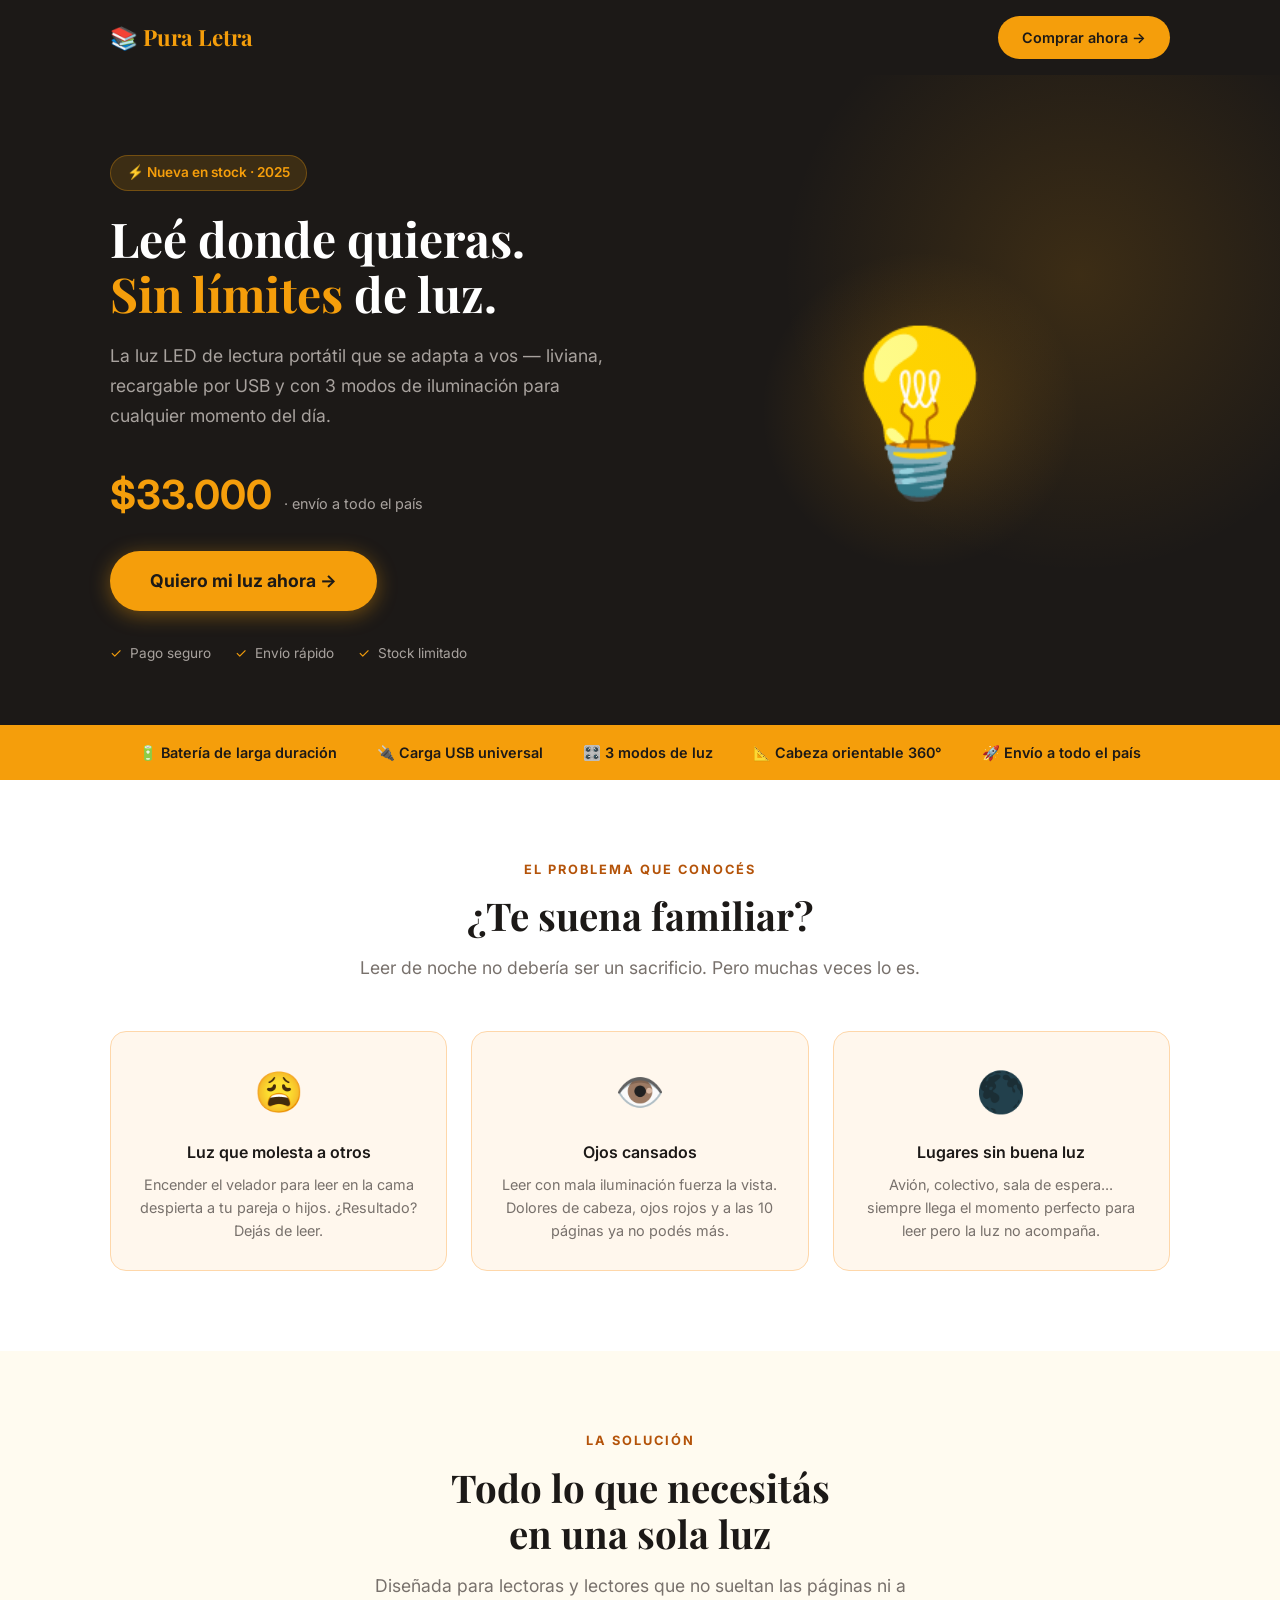
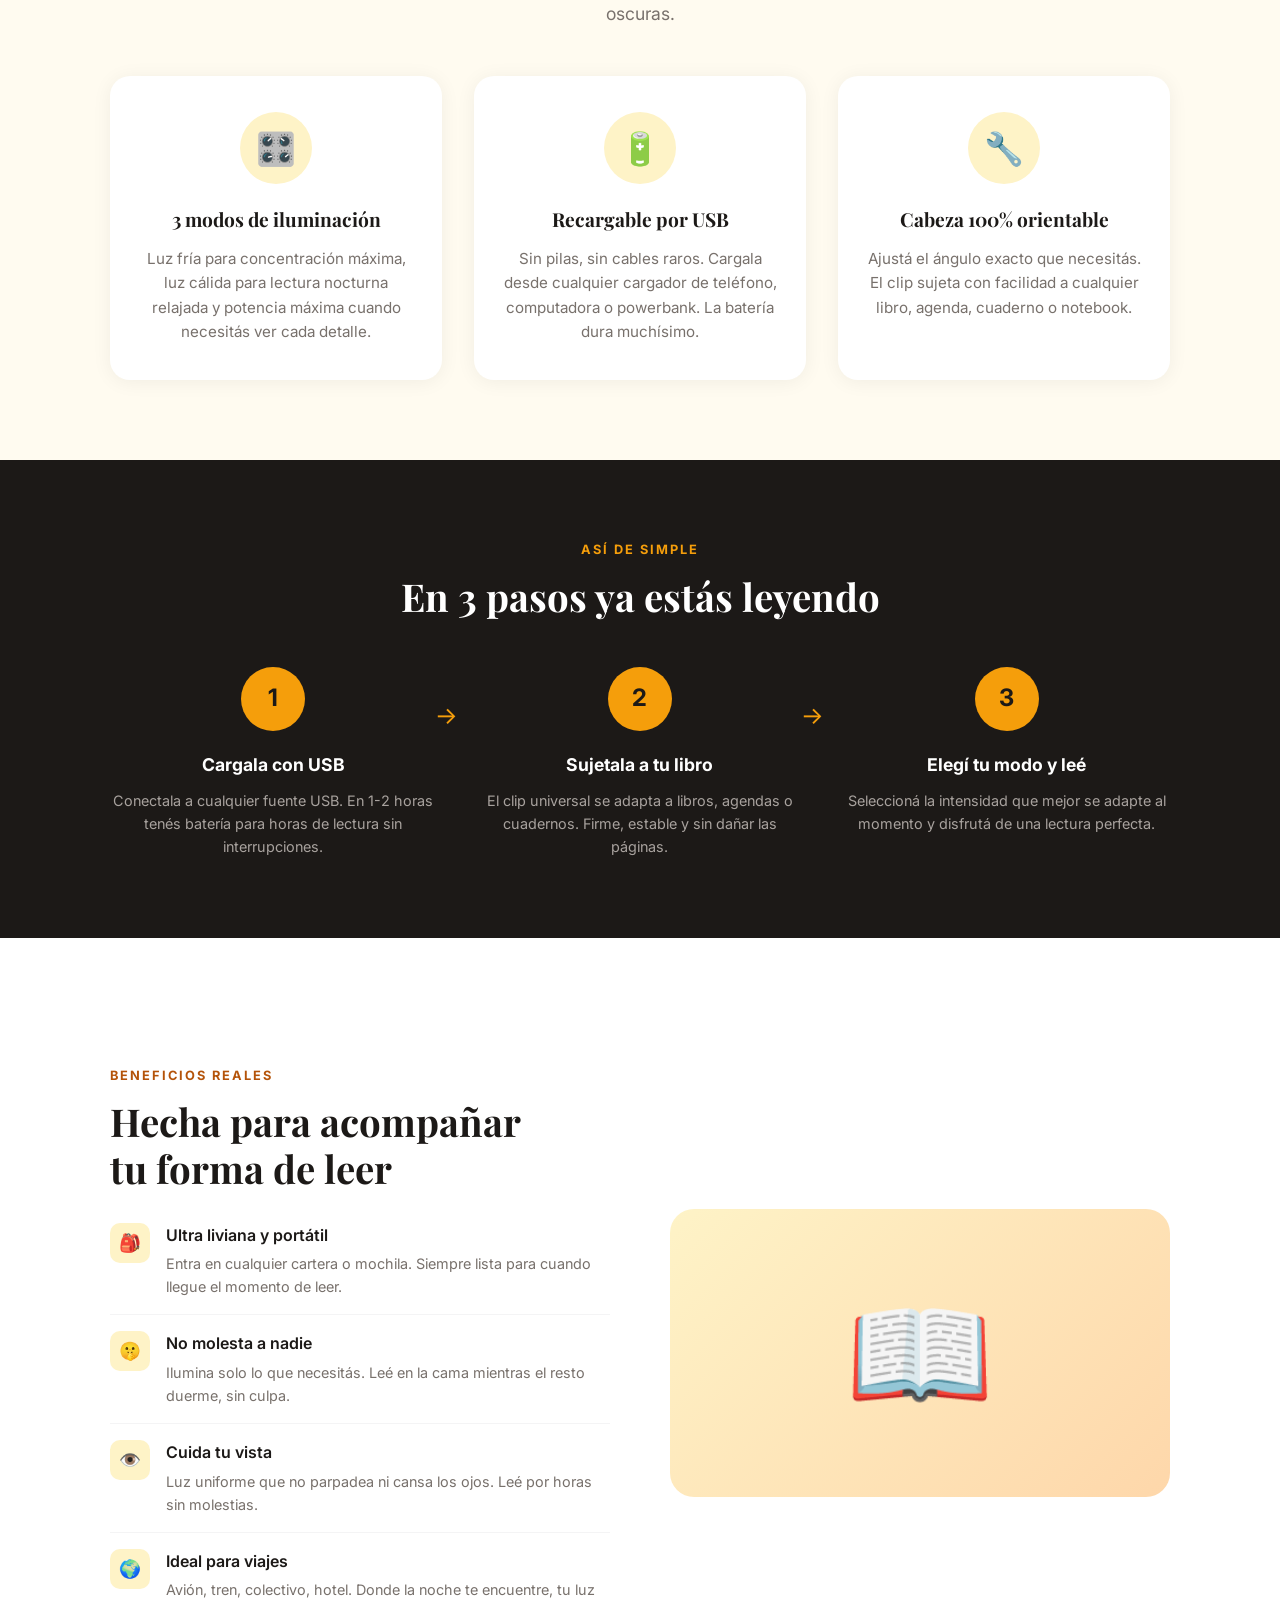
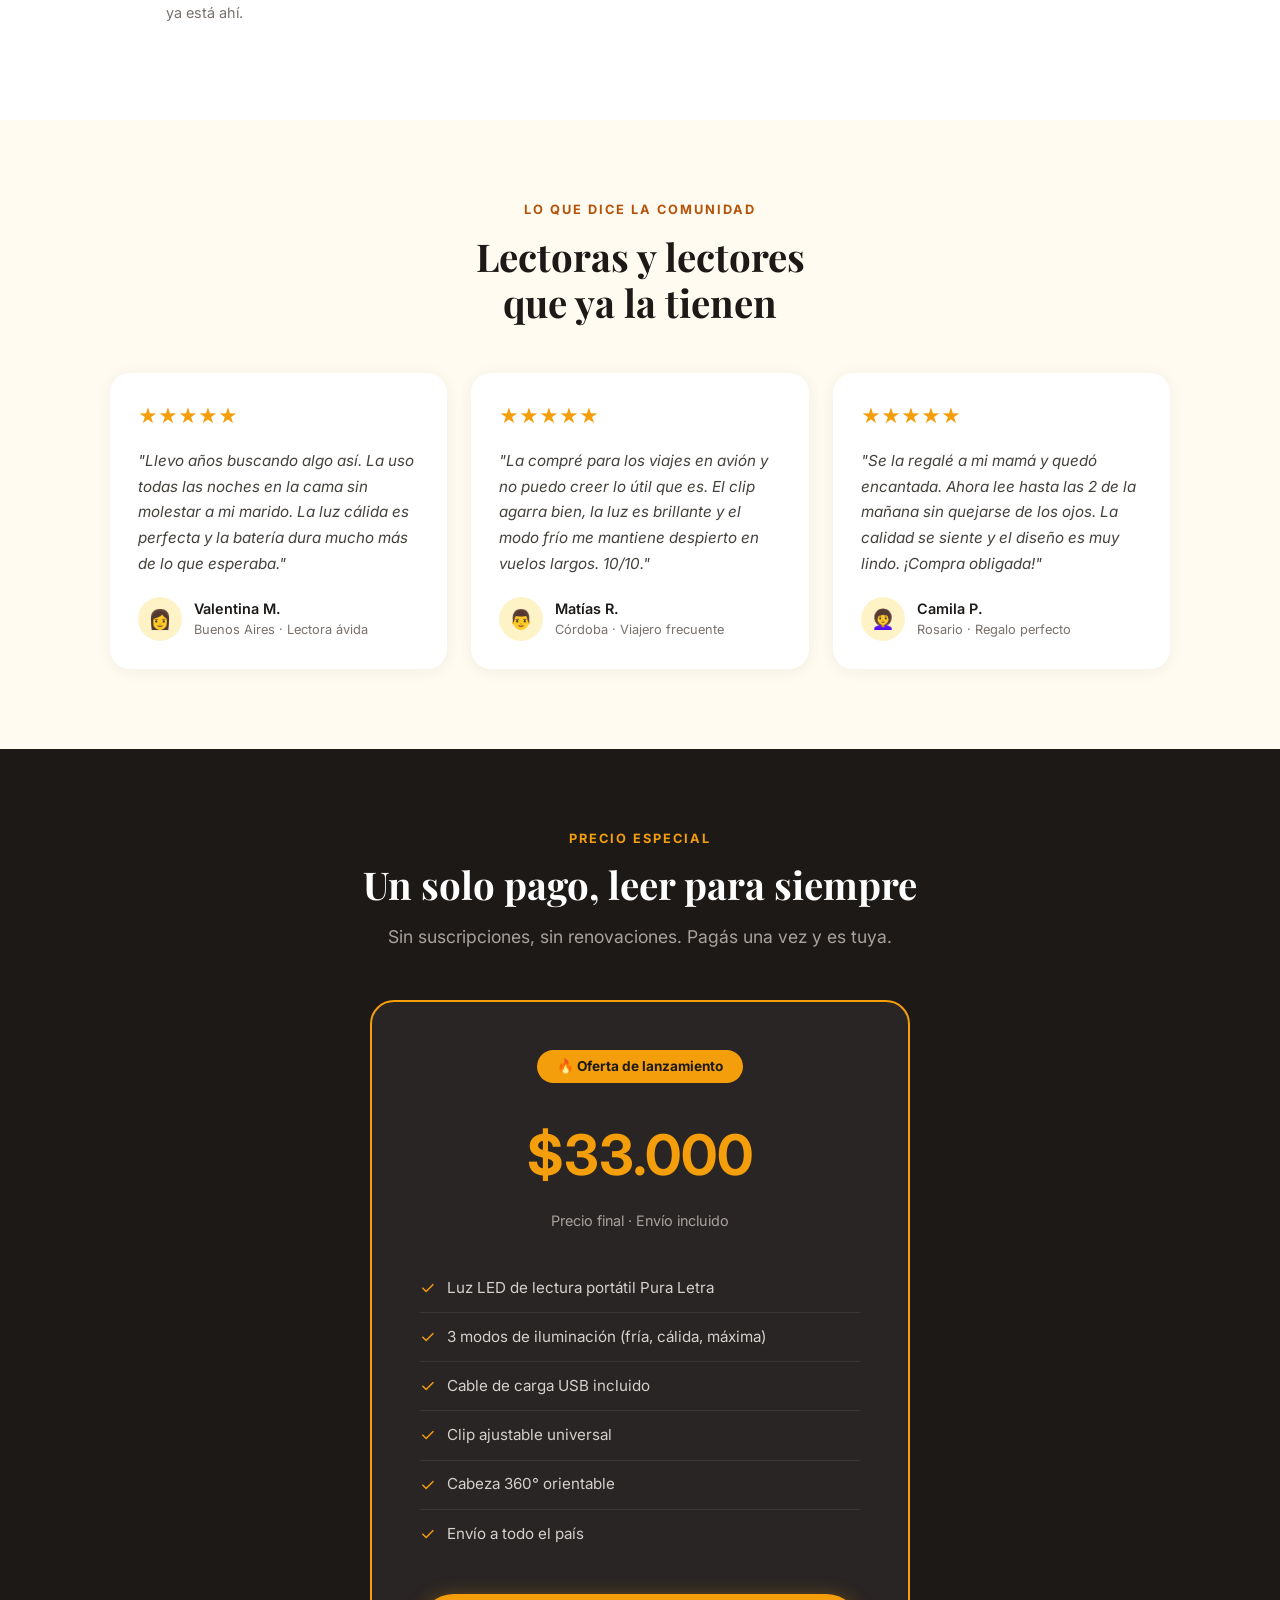
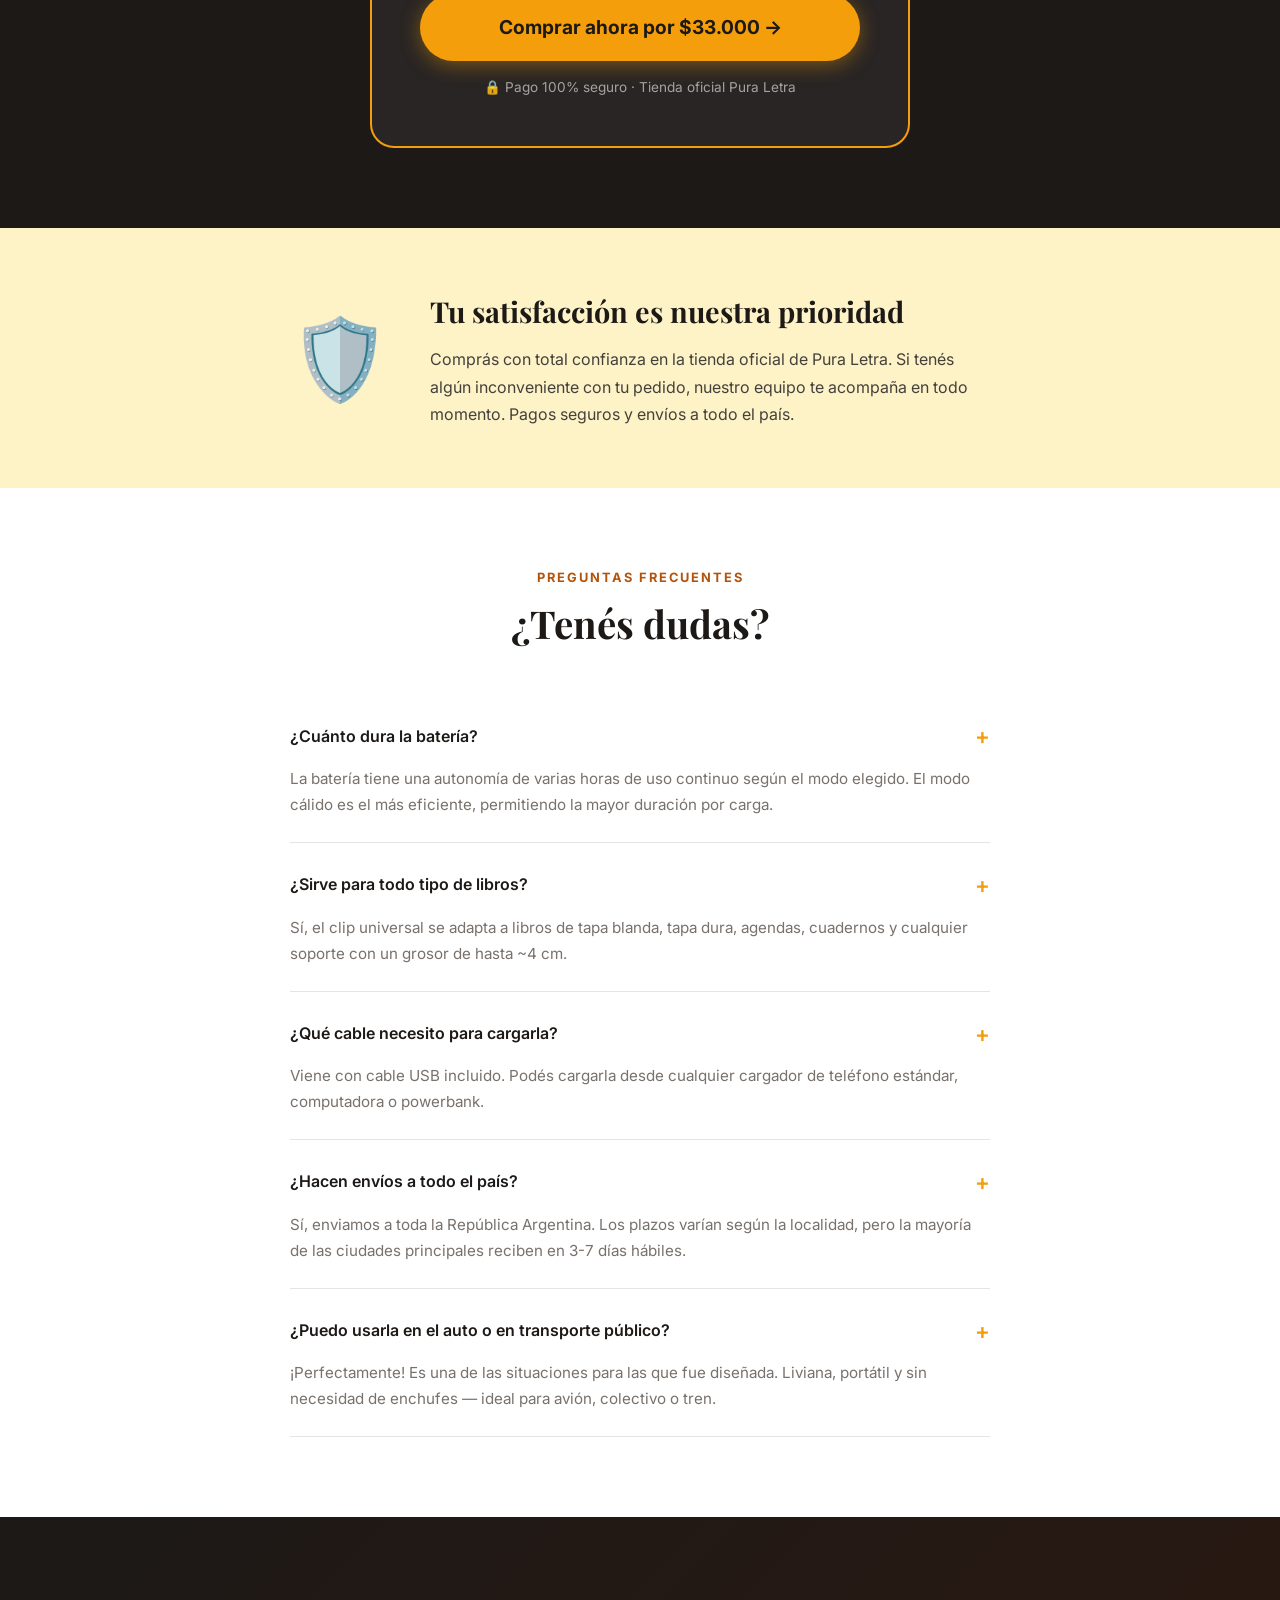
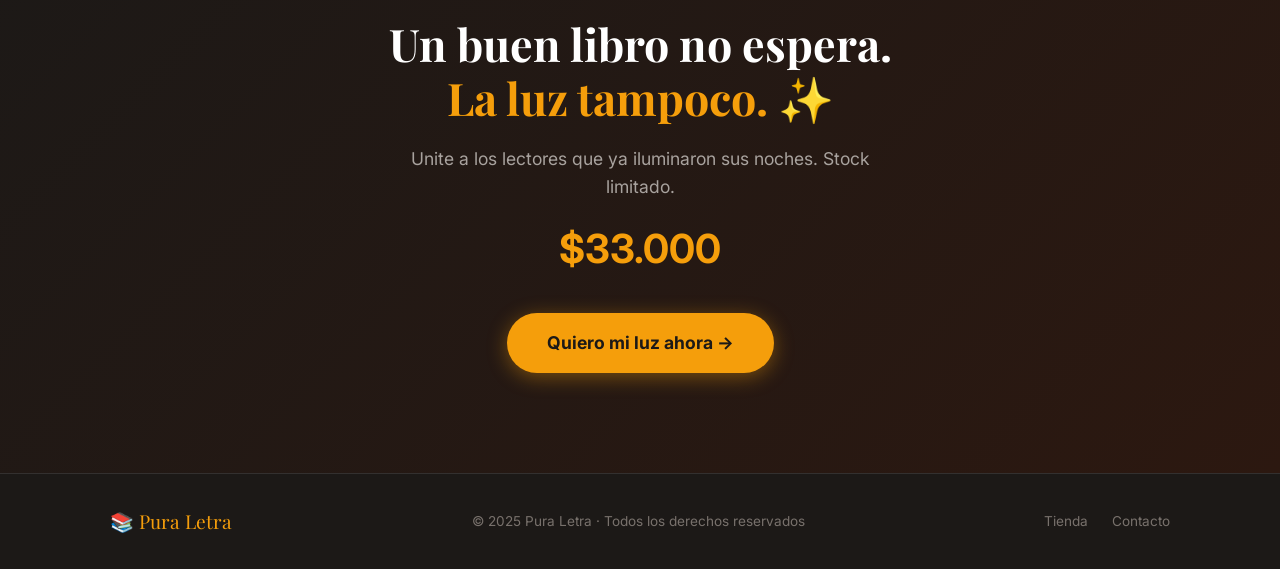
==== sales-funnel/index.html @ 7520ea38 "feat: add sales funnel for Luz LED de Lectura Portátil Landing page, 5-email drip sequence and Faceb" ====
<!DOCTYPE html>
<html lang="es">
<head>
    <meta charset="UTF-8">
    <meta name="viewport" content="width=device-width, initial-scale=1.0">
    <title>Luz LED de Lectura Portátil – Pura Letra</title>
    <link href="https://fonts.googleapis.com/css2?family=Playfair+Display:ital,wght@0,600;0,700;0,800;1,600&family=Inter:wght@400;500;600;700&display=swap" rel="stylesheet">
    <style>
        *, *::before, *::after { box-sizing: border-box; margin: 0; padding: 0; }

        :root {
            --amber:       #F59E0B;
            --amber-dark:  #B45309;
            --amber-light: #FEF3C7;
            --cream:       #FFFBF0;
            --dark:        #1C1917;
            --dark2:       #292524;
            --text:        #44403C;
            --text-light:  #78716C;
            --white:       #FFFFFF;
            --max-w:       1100px;
        }

        html { scroll-behavior: smooth; }

        body {
            font-family: 'Inter', sans-serif;
            background: var(--cream);
            color: var(--text);
            line-height: 1.6;
        }

        /* ── UTILITY ──────────────────────────────── */
        .container { max-width: var(--max-w); margin: 0 auto; padding: 0 20px; }

        .btn-primary {
            display: inline-block;
            background: var(--amber);
            color: var(--dark);
            font-weight: 700;
            font-size: 1.1rem;
            padding: 16px 40px;
            border-radius: 50px;
            text-decoration: none;
            transition: all .2s;
            box-shadow: 0 4px 20px rgba(245,158,11,.4);
            cursor: pointer;
            border: none;
        }
        .btn-primary:hover {
            background: var(--amber-dark);
            transform: translateY(-2px);
            box-shadow: 0 8px 30px rgba(245,158,11,.5);
        }

        /* ── HEADER ───────────────────────────────── */
        header {
            background: var(--dark);
            padding: 16px 0;
            position: sticky;
            top: 0;
            z-index: 100;
        }
        header .container { display: flex; justify-content: space-between; align-items: center; }

        .logo {
            font-family: 'Playfair Display', serif;
            color: var(--amber);
            font-size: 1.4rem;
            font-weight: 700;
            text-decoration: none;
        }

        .header-cta {
            background: var(--amber);
            color: var(--dark);
            padding: 10px 24px;
            border-radius: 50px;
            font-weight: 600;
            font-size: .9rem;
            text-decoration: none;
            transition: background .2s;
        }
        .header-cta:hover { background: var(--amber-dark); }

        /* ── HERO ─────────────────────────────────── */
        .hero {
            background: var(--dark);
            padding: 80px 0 60px;
            overflow: hidden;
            position: relative;
        }
        .hero::before {
            content: '';
            position: absolute;
            width: 600px; height: 600px;
            background: radial-gradient(circle, rgba(245,158,11,.15) 0%, transparent 70%);
            top: -100px; right: -100px;
            pointer-events: none;
        }
        .hero .container {
            display: grid;
            grid-template-columns: 1fr 1fr;
            gap: 60px;
            align-items: center;
        }

        .hero-badge {
            display: inline-block;
            background: rgba(245,158,11,.15);
            color: var(--amber);
            border: 1px solid rgba(245,158,11,.3);
            padding: 6px 16px;
            border-radius: 50px;
            font-size: .85rem;
            font-weight: 600;
            margin-bottom: 20px;
        }

        .hero h1 {
            font-family: 'Playfair Display', serif;
            font-size: 3rem;
            color: var(--white);
            line-height: 1.15;
            margin-bottom: 20px;
        }
        .hero h1 span { color: var(--amber); }

        .hero > .container > .hero-content > p {
            color: #A8A29E;
            font-size: 1.1rem;
            margin-bottom: 32px;
            line-height: 1.7;
        }

        .hero-price { margin-bottom: 24px; }
        .price-tag  { font-size: 2.5rem; font-weight: 700; color: var(--amber); }
        .price-note { color: #A8A29E; font-size: .9rem; margin-left: 8px; }

        .hero-trust { display: flex; gap: 24px; margin-top: 32px; flex-wrap: wrap; }
        .trust-item { display: flex; align-items: center; gap: 8px; color: #A8A29E; font-size: .85rem; }
        .trust-item .icon { color: var(--amber); }

        .hero-visual { display: flex; justify-content: center; align-items: center; }

        .product-mockup {
            width: 320px; height: 320px;
            background: radial-gradient(circle at center, rgba(245,158,11,.2) 0%, rgba(245,158,11,.05) 50%, transparent 70%);
            border-radius: 50%;
            display: flex; align-items: center; justify-content: center;
            font-size: 160px;
            animation: pulse 3s ease-in-out infinite;
        }
        @keyframes pulse {
            0%, 100% { transform: scale(1); }
            50%       { transform: scale(1.05); }
        }

        /* ── TRUST BAR ────────────────────────────── */
        .trust-bar { background: var(--amber); padding: 16px 0; }
        .trust-bar .container { display: flex; justify-content: center; gap: 40px; flex-wrap: wrap; }
        .trust-bar-item { display: flex; align-items: center; gap: 10px; color: var(--dark); font-weight: 600; font-size: .9rem; }

        /* ── SECTION COMMONS ──────────────────────── */
        section { padding: 80px 0; }

        .section-label {
            font-size: .8rem;
            font-weight: 700;
            letter-spacing: 2px;
            text-transform: uppercase;
            color: var(--amber-dark);
            margin-bottom: 12px;
        }
        .section-title {
            font-family: 'Playfair Display', serif;
            font-size: 2.4rem;
            line-height: 1.2;
            margin-bottom: 16px;
            color: var(--dark);
        }
        .section-subtitle { font-size: 1.1rem; color: var(--text-light); max-width: 600px; }

        .text-center { text-align: center; }
        .text-center .section-subtitle { margin: 0 auto; }

        /* ── PROBLEM ──────────────────────────────── */
        .problem { background: var(--white); }
        .problem-grid {
            display: grid;
            grid-template-columns: repeat(3, 1fr);
            gap: 24px;
            margin-top: 48px;
        }
        .problem-card {
            background: #FFF7ED;
            border: 1px solid #FED7AA;
            border-radius: 16px;
            padding: 28px;
            text-align: center;
        }
        .problem-icon { font-size: 2.5rem; margin-bottom: 16px; }
        .problem-card h3 { font-size: 1rem; font-weight: 600; color: var(--dark); margin-bottom: 8px; }
        .problem-card p  { font-size: .9rem; color: var(--text-light); }

        /* ── FEATURES ─────────────────────────────── */
        .features { background: var(--cream); }
        .features-grid {
            display: grid;
            grid-template-columns: repeat(3, 1fr);
            gap: 32px;
            margin-top: 48px;
        }
        .feature-card {
            background: var(--white);
            border-radius: 20px;
            padding: 36px 28px;
            text-align: center;
            box-shadow: 0 2px 20px rgba(0,0,0,.06);
            transition: transform .2s, box-shadow .2s;
        }
        .feature-card:hover { transform: translateY(-4px); box-shadow: 0 8px 40px rgba(0,0,0,.1); }
        .feature-icon {
            width: 72px; height: 72px;
            background: var(--amber-light);
            border-radius: 50%;
            display: flex; align-items: center; justify-content: center;
            margin: 0 auto 20px;
            font-size: 2rem;
        }
        .feature-card h3 { font-family: 'Playfair Display', serif; font-size: 1.2rem; color: var(--dark); margin-bottom: 12px; }
        .feature-card p  { font-size: .95rem; color: var(--text-light); line-height: 1.6; }

        /* ── HOW IT WORKS ─────────────────────────── */
        .how-it-works { background: var(--dark); }
        .how-it-works .section-title { color: var(--white); }
        .how-it-works .section-label { color: var(--amber); }

        .steps {
            display: grid;
            grid-template-columns: repeat(3, 1fr);
            gap: 40px;
            margin-top: 48px;
        }
        .step { text-align: center; position: relative; }
        .step:not(:last-child)::after {
            content: '→';
            position: absolute;
            right: -20px; top: 30px;
            color: var(--amber);
            font-size: 1.5rem;
        }
        .step-number {
            width: 64px; height: 64px;
            background: var(--amber);
            color: var(--dark);
            font-size: 1.5rem;
            font-weight: 700;
            border-radius: 50%;
            display: flex; align-items: center; justify-content: center;
            margin: 0 auto 20px;
        }
        .step h3 { color: var(--white); font-size: 1.1rem; margin-bottom: 10px; }
        .step p  { color: #A8A29E; font-size: .9rem; }

        /* ── BENEFITS ─────────────────────────────── */
        .benefits { background: var(--white); }
        .benefits-content {
            display: grid;
            grid-template-columns: 1fr 1fr;
            gap: 60px;
            align-items: center;
            margin-top: 48px;
        }
        .benefits-list { list-style: none; }
        .benefits-list li {
            display: flex;
            align-items: flex-start;
            gap: 16px;
            padding: 16px 0;
            border-bottom: 1px solid #F4F4F5;
        }
        .benefits-list li:last-child { border-bottom: none; }
        .benefit-icon {
            width: 40px; height: 40px;
            background: var(--amber-light);
            border-radius: 10px;
            display: flex; align-items: center; justify-content: center;
            flex-shrink: 0;
            font-size: 1.1rem;
        }
        .benefit-text h4 { font-weight: 600; color: var(--dark); margin-bottom: 4px; }
        .benefit-text p  { font-size: .9rem; color: var(--text-light); }
        .benefits-visual {
            background: linear-gradient(135deg, var(--amber-light), #FED7AA);
            border-radius: 24px;
            padding: 48px;
            text-align: center;
            font-size: 120px;
        }

        /* ── TESTIMONIALS ─────────────────────────── */
        .testimonials { background: var(--cream); }
        .testimonials-grid {
            display: grid;
            grid-template-columns: repeat(3, 1fr);
            gap: 24px;
            margin-top: 48px;
        }
        .testimonial-card {
            background: var(--white);
            border-radius: 20px;
            padding: 28px;
            box-shadow: 0 2px 16px rgba(0,0,0,.06);
        }
        .stars { color: var(--amber); font-size: 1.2rem; margin-bottom: 16px; }
        .testimonial-text { font-style: italic; color: var(--text); line-height: 1.7; margin-bottom: 20px; font-size: .95rem; }
        .testimonial-author { display: flex; align-items: center; gap: 12px; }
        .author-avatar {
            width: 44px; height: 44px;
            border-radius: 50%;
            background: var(--amber-light);
            display: flex; align-items: center; justify-content: center;
            font-size: 1.2rem;
        }
        .author-name  { font-weight: 600; font-size: .9rem; color: var(--dark); }
        .author-title { font-size: .8rem; color: var(--text-light); }

        /* ── PRICING ──────────────────────────────── */
        .pricing { background: var(--dark); }
        .pricing .section-title    { color: var(--white); }
        .pricing .section-label    { color: var(--amber); }
        .pricing .section-subtitle { color: #A8A29E; }

        .pricing-card {
            max-width: 540px;
            margin: 48px auto 0;
            background: var(--dark2);
            border: 2px solid var(--amber);
            border-radius: 24px;
            padding: 48px;
            text-align: center;
        }
        .pricing-badge {
            display: inline-block;
            background: var(--amber);
            color: var(--dark);
            padding: 6px 20px;
            border-radius: 50px;
            font-size: .85rem;
            font-weight: 700;
            margin-bottom: 28px;
        }
        .pricing-main-price { font-size: 3.5rem; font-weight: 700; color: var(--amber); margin-bottom: 8px; }
        .pricing-note       { color: #A8A29E; font-size: .9rem; margin-bottom: 32px; }

        .pricing-includes { list-style: none; margin-bottom: 36px; text-align: left; }
        .pricing-includes li {
            display: flex;
            align-items: center;
            gap: 12px;
            color: #D4D0CC;
            padding: 10px 0;
            border-bottom: 1px solid rgba(255,255,255,.08);
            font-size: .95rem;
        }
        .pricing-includes li:last-child { border-bottom: none; }
        .check { color: var(--amber); font-size: 1.1rem; }

        .btn-pricing {
            display: block;
            background: var(--amber);
            color: var(--dark);
            font-size: 1.2rem;
            font-weight: 700;
            padding: 18px;
            border-radius: 50px;
            text-decoration: none;
            transition: all .2s;
            box-shadow: 0 4px 20px rgba(245,158,11,.4);
            margin-bottom: 16px;
        }
        .btn-pricing:hover { background: var(--amber-dark); transform: translateY(-2px); }
        .pricing-security { color: #A8A29E; font-size: .85rem; }

        /* ── GUARANTEE ────────────────────────────── */
        .guarantee { background: var(--amber-light); padding: 60px 0; }
        .guarantee-inner {
            display: flex;
            align-items: center;
            gap: 40px;
            max-width: 700px;
            margin: 0 auto;
        }
        .guarantee-icon { font-size: 80px; flex-shrink: 0; }
        .guarantee h2 { font-family: 'Playfair Display', serif; font-size: 1.8rem; color: var(--dark); margin-bottom: 12px; }
        .guarantee p  { color: var(--text); line-height: 1.7; }

        /* ── FAQ ──────────────────────────────────── */
        .faq { background: var(--white); }
        .faq-list { max-width: 700px; margin: 48px auto 0; }
        .faq-item { border-bottom: 1px solid #E4E4E7; padding: 24px 0; }
        .faq-q {
            font-weight: 600;
            color: var(--dark);
            cursor: pointer;
            display: flex;
            justify-content: space-between;
            align-items: center;
            font-size: 1rem;
        }
        .faq-q::after { content: '+'; color: var(--amber); font-size: 1.4rem; }
        .faq-a { color: var(--text-light); margin-top: 12px; line-height: 1.7; font-size: .95rem; }

        /* ── FINAL CTA ────────────────────────────── */
        .final-cta {
            background: linear-gradient(135deg, var(--dark) 0%, #2C1810 100%);
            padding: 100px 0;
            text-align: center;
        }
        .final-cta h2 {
            font-family: 'Playfair Display', serif;
            font-size: 2.8rem;
            color: var(--white);
            margin-bottom: 20px;
            line-height: 1.2;
        }
        .final-cta h2 span { color: var(--amber); }
        .final-cta > .container > p {
            color: #A8A29E;
            font-size: 1.1rem;
            margin-bottom: 16px;
            max-width: 500px;
            margin-left: auto;
            margin-right: auto;
        }
        .final-price { font-size: 2.5rem; font-weight: 700; color: var(--amber); margin-bottom: 32px; }

        /* ── FOOTER ───────────────────────────────── */
        footer {
            background: var(--dark);
            padding: 32px 0;
            border-top: 1px solid rgba(255,255,255,.1);
        }
        footer .container { display: flex; justify-content: space-between; align-items: center; flex-wrap: wrap; gap: 16px; }
        .footer-logo { font-family: 'Playfair Display', serif; color: var(--amber); font-size: 1.2rem; text-decoration: none; }
        .footer-text { color: #78716C; font-size: .85rem; }
        .footer-links { display: flex; gap: 24px; }
        .footer-links a { color: #78716C; text-decoration: none; font-size: .85rem; }
        .footer-links a:hover { color: var(--amber); }

        /* ── RESPONSIVE ───────────────────────────── */
        @media (max-width: 768px) {
            .hero .container { grid-template-columns: 1fr; text-align: center; }
            .hero h1 { font-size: 2.2rem; }
            .hero-visual { order: -1; }
            .product-mockup { width: 200px; height: 200px; font-size: 100px; }
            .hero-trust { justify-content: center; }
            .trust-bar .container { gap: 20px; }
            .problem-grid,
            .features-grid,
            .testimonials-grid { grid-template-columns: 1fr; }
            .steps { grid-template-columns: 1fr; }
            .step::after { display: none; }
            .benefits-content { grid-template-columns: 1fr; }
            .guarantee-inner { flex-direction: column; text-align: center; }
            .section-title { font-size: 1.8rem; }
            .final-cta h2 { font-size: 2rem; }
            footer .container { flex-direction: column; text-align: center; }
            .footer-links { justify-content: center; }
        }
    </style>
</head>
<body>

<!-- ══════════════════════════════════════════
     HEADER
══════════════════════════════════════════ -->
<header>
    <div class="container">
        <a href="#" class="logo">📚 Pura Letra</a>
        <a href="#comprar" class="header-cta">Comprar ahora →</a>
    </div>
</header>

<!-- ══════════════════════════════════════════
     HERO
══════════════════════════════════════════ -->
<section class="hero">
    <div class="container">
        <div class="hero-content">
            <div class="hero-badge">⚡ Nueva en stock · 2025</div>
            <h1>Leé donde quieras.<br><span>Sin límites</span> de luz.</h1>
            <p>La luz LED de lectura portátil que se adapta a vos — liviana, recargable por USB y con 3 modos de iluminación para cualquier momento del día.</p>
            <div class="hero-price">
                <span class="price-tag">$33.000</span>
                <span class="price-note">· envío a todo el país</span>
            </div>
            <a href="#comprar" class="btn-primary">Quiero mi luz ahora →</a>
            <div class="hero-trust">
                <div class="trust-item"><span class="icon">✓</span> Pago seguro</div>
                <div class="trust-item"><span class="icon">✓</span> Envío rápido</div>
                <div class="trust-item"><span class="icon">✓</span> Stock limitado</div>
            </div>
        </div>
        <div class="hero-visual">
            <div class="product-mockup">💡</div>
        </div>
    </div>
</section>

<!-- ══════════════════════════════════════════
     TRUST BAR
══════════════════════════════════════════ -->
<div class="trust-bar">
    <div class="container">
        <div class="trust-bar-item">🔋 Batería de larga duración</div>
        <div class="trust-bar-item">🔌 Carga USB universal</div>
        <div class="trust-bar-item">🎛️ 3 modos de luz</div>
        <div class="trust-bar-item">📐 Cabeza orientable 360°</div>
        <div class="trust-bar-item">🚀 Envío a todo el país</div>
    </div>
</div>

<!-- ══════════════════════════════════════════
     PROBLEMA
══════════════════════════════════════════ -->
<section class="problem">
    <div class="container">
        <div class="text-center">
            <div class="section-label">El problema que conocés</div>
            <h2 class="section-title">¿Te suena familiar?</h2>
            <p class="section-subtitle">Leer de noche no debería ser un sacrificio. Pero muchas veces lo es.</p>
        </div>
        <div class="problem-grid">
            <div class="problem-card">
                <div class="problem-icon">😩</div>
                <h3>Luz que molesta a otros</h3>
                <p>Encender el velador para leer en la cama despierta a tu pareja o hijos. ¿Resultado? Dejás de leer.</p>
            </div>
            <div class="problem-card">
                <div class="problem-icon">👁️</div>
                <h3>Ojos cansados</h3>
                <p>Leer con mala iluminación fuerza la vista. Dolores de cabeza, ojos rojos y a las 10 páginas ya no podés más.</p>
            </div>
            <div class="problem-card">
                <div class="problem-icon">🌑</div>
                <h3>Lugares sin buena luz</h3>
                <p>Avión, colectivo, sala de espera... siempre llega el momento perfecto para leer pero la luz no acompaña.</p>
            </div>
        </div>
    </div>
</section>

<!-- ══════════════════════════════════════════
     CARACTERÍSTICAS
══════════════════════════════════════════ -->
<section class="features">
    <div class="container">
        <div class="text-center">
            <div class="section-label">La solución</div>
            <h2 class="section-title">Todo lo que necesitás<br>en una sola luz</h2>
            <p class="section-subtitle">Diseñada para lectoras y lectores que no sueltan las páginas ni a oscuras.</p>
        </div>
        <div class="features-grid">
            <div class="feature-card">
                <div class="feature-icon">🎛️</div>
                <h3>3 modos de iluminación</h3>
                <p>Luz fría para concentración máxima, luz cálida para lectura nocturna relajada y potencia máxima cuando necesitás ver cada detalle.</p>
            </div>
            <div class="feature-card">
                <div class="feature-icon">🔋</div>
                <h3>Recargable por USB</h3>
                <p>Sin pilas, sin cables raros. Cargala desde cualquier cargador de teléfono, computadora o powerbank. La batería dura muchísimo.</p>
            </div>
            <div class="feature-card">
                <div class="feature-icon">🔧</div>
                <h3>Cabeza 100% orientable</h3>
                <p>Ajustá el ángulo exacto que necesitás. El clip sujeta con facilidad a cualquier libro, agenda, cuaderno o notebook.</p>
            </div>
        </div>
    </div>
</section>

<!-- ══════════════════════════════════════════
     CÓMO FUNCIONA
══════════════════════════════════════════ -->
<section class="how-it-works">
    <div class="container">
        <div class="text-center">
            <div class="section-label">Así de simple</div>
            <h2 class="section-title">En 3 pasos ya estás leyendo</h2>
        </div>
        <div class="steps">
            <div class="step">
                <div class="step-number">1</div>
                <h3>Cargala con USB</h3>
                <p>Conectala a cualquier fuente USB. En 1-2 horas tenés batería para horas de lectura sin interrupciones.</p>
            </div>
            <div class="step">
                <div class="step-number">2</div>
                <h3>Sujetala a tu libro</h3>
                <p>El clip universal se adapta a libros, agendas o cuadernos. Firme, estable y sin dañar las páginas.</p>
            </div>
            <div class="step">
                <div class="step-number">3</div>
                <h3>Elegí tu modo y leé</h3>
                <p>Seleccioná la intensidad que mejor se adapte al momento y disfrutá de una lectura perfecta.</p>
            </div>
        </div>
    </div>
</section>

<!-- ══════════════════════════════════════════
     BENEFICIOS
══════════════════════════════════════════ -->
<section class="benefits">
    <div class="container">
        <div class="benefits-content">
            <div>
                <div class="section-label">Beneficios reales</div>
                <h2 class="section-title">Hecha para acompañar<br>tu forma de leer</h2>
                <ul class="benefits-list">
                    <li>
                        <div class="benefit-icon">🎒</div>
                        <div class="benefit-text">
                            <h4>Ultra liviana y portátil</h4>
                            <p>Entra en cualquier cartera o mochila. Siempre lista para cuando llegue el momento de leer.</p>
                        </div>
                    </li>
                    <li>
                        <div class="benefit-icon">🤫</div>
                        <div class="benefit-text">
                            <h4>No molesta a nadie</h4>
                            <p>Ilumina solo lo que necesitás. Leé en la cama mientras el resto duerme, sin culpa.</p>
                        </div>
                    </li>
                    <li>
                        <div class="benefit-icon">👁️</div>
                        <div class="benefit-text">
                            <h4>Cuida tu vista</h4>
                            <p>Luz uniforme que no parpadea ni cansa los ojos. Leé por horas sin molestias.</p>
                        </div>
                    </li>
                    <li>
                        <div class="benefit-icon">🌍</div>
                        <div class="benefit-text">
                            <h4>Ideal para viajes</h4>
                            <p>Avión, tren, colectivo, hotel. Donde la noche te encuentre, tu luz ya está ahí.</p>
                        </div>
                    </li>
                </ul>
            </div>
            <div class="benefits-visual">📖</div>
        </div>
    </div>
</section>

<!-- ══════════════════════════════════════════
     TESTIMONIOS
══════════════════════════════════════════ -->
<section class="testimonials">
    <div class="container">
        <div class="text-center">
            <div class="section-label">Lo que dice la comunidad</div>
            <h2 class="section-title">Lectoras y lectores<br>que ya la tienen</h2>
        </div>
        <div class="testimonials-grid">
            <div class="testimonial-card">
                <div class="stars">★★★★★</div>
                <p class="testimonial-text">"Llevo años buscando algo así. La uso todas las noches en la cama sin molestar a mi marido. La luz cálida es perfecta y la batería dura mucho más de lo que esperaba."</p>
                <div class="testimonial-author">
                    <div class="author-avatar">👩</div>
                    <div>
                        <div class="author-name">Valentina M.</div>
                        <div class="author-title">Buenos Aires · Lectora ávida</div>
                    </div>
                </div>
            </div>
            <div class="testimonial-card">
                <div class="stars">★★★★★</div>
                <p class="testimonial-text">"La compré para los viajes en avión y no puedo creer lo útil que es. El clip agarra bien, la luz es brillante y el modo frío me mantiene despierto en vuelos largos. 10/10."</p>
                <div class="testimonial-author">
                    <div class="author-avatar">👨</div>
                    <div>
                        <div class="author-name">Matías R.</div>
                        <div class="author-title">Córdoba · Viajero frecuente</div>
                    </div>
                </div>
            </div>
            <div class="testimonial-card">
                <div class="stars">★★★★★</div>
                <p class="testimonial-text">"Se la regalé a mi mamá y quedó encantada. Ahora lee hasta las 2 de la mañana sin quejarse de los ojos. La calidad se siente y el diseño es muy lindo. ¡Compra obligada!"</p>
                <div class="testimonial-author">
                    <div class="author-avatar">👩‍🦱</div>
                    <div>
                        <div class="author-name">Camila P.</div>
                        <div class="author-title">Rosario · Regalo perfecto</div>
                    </div>
                </div>
            </div>
        </div>
    </div>
</section>

<!-- ══════════════════════════════════════════
     PRECIO
══════════════════════════════════════════ -->
<section class="pricing" id="comprar">
    <div class="container">
        <div class="text-center">
            <div class="section-label">Precio especial</div>
            <h2 class="section-title">Un solo pago, leer para siempre</h2>
            <p class="section-subtitle">Sin suscripciones, sin renovaciones. Pagás una vez y es tuya.</p>
        </div>
        <div class="pricing-card">
            <div class="pricing-badge">🔥 Oferta de lanzamiento</div>
            <div class="pricing-main-price">$33.000</div>
            <div class="pricing-note">Precio final · Envío incluido</div>
            <ul class="pricing-includes">
                <li><span class="check">✓</span> Luz LED de lectura portátil Pura Letra</li>
                <li><span class="check">✓</span> 3 modos de iluminación (fría, cálida, máxima)</li>
                <li><span class="check">✓</span> Cable de carga USB incluido</li>
                <li><span class="check">✓</span> Clip ajustable universal</li>
                <li><span class="check">✓</span> Cabeza 360° orientable</li>
                <li><span class="check">✓</span> Envío a todo el país</li>
            </ul>
            <a href="https://www.puraletra.com.ar/productos/luz-led-de-lectura-portatil-9br2z"
               class="btn-pricing" target="_blank">
                Comprar ahora por $33.000 →
            </a>
            <div class="pricing-security">🔒 Pago 100% seguro · Tienda oficial Pura Letra</div>
        </div>
    </div>
</section>

<!-- ══════════════════════════════════════════
     GARANTÍA
══════════════════════════════════════════ -->
<div class="guarantee">
    <div class="container">
        <div class="guarantee-inner">
            <div class="guarantee-icon">🛡️</div>
            <div>
                <h2>Tu satisfacción es nuestra prioridad</h2>
                <p>Comprás con total confianza en la tienda oficial de Pura Letra. Si tenés algún inconveniente con tu pedido, nuestro equipo te acompaña en todo momento. Pagos seguros y envíos a todo el país.</p>
            </div>
        </div>
    </div>
</div>

<!-- ══════════════════════════════════════════
     FAQ
══════════════════════════════════════════ -->
<section class="faq">
    <div class="container">
        <div class="text-center">
            <div class="section-label">Preguntas frecuentes</div>
            <h2 class="section-title">¿Tenés dudas?</h2>
        </div>
        <div class="faq-list">
            <div class="faq-item">
                <div class="faq-q">¿Cuánto dura la batería?</div>
                <div class="faq-a">La batería tiene una autonomía de varias horas de uso continuo según el modo elegido. El modo cálido es el más eficiente, permitiendo la mayor duración por carga.</div>
            </div>
            <div class="faq-item">
                <div class="faq-q">¿Sirve para todo tipo de libros?</div>
                <div class="faq-a">Sí, el clip universal se adapta a libros de tapa blanda, tapa dura, agendas, cuadernos y cualquier soporte con un grosor de hasta ~4 cm.</div>
            </div>
            <div class="faq-item">
                <div class="faq-q">¿Qué cable necesito para cargarla?</div>
                <div class="faq-a">Viene con cable USB incluido. Podés cargarla desde cualquier cargador de teléfono estándar, computadora o powerbank.</div>
            </div>
            <div class="faq-item">
                <div class="faq-q">¿Hacen envíos a todo el país?</div>
                <div class="faq-a">Sí, enviamos a toda la República Argentina. Los plazos varían según la localidad, pero la mayoría de las ciudades principales reciben en 3-7 días hábiles.</div>
            </div>
            <div class="faq-item">
                <div class="faq-q">¿Puedo usarla en el auto o en transporte público?</div>
                <div class="faq-a">¡Perfectamente! Es una de las situaciones para las que fue diseñada. Liviana, portátil y sin necesidad de enchufes — ideal para avión, colectivo o tren.</div>
            </div>
        </div>
    </div>
</section>

<!-- ══════════════════════════════════════════
     CTA FINAL
══════════════════════════════════════════ -->
<section class="final-cta">
    <div class="container">
        <h2>Un buen libro no espera.<br><span>La luz tampoco.</span> ✨</h2>
        <p>Unite a los lectores que ya iluminaron sus noches. Stock limitado.</p>
        <div class="final-price">$33.000</div>
        <a href="https://www.puraletra.com.ar/productos/luz-led-de-lectura-portatil-9br2z"
           class="btn-primary" target="_blank">
            Quiero mi luz ahora →
        </a>
    </div>
</section>

<!-- ══════════════════════════════════════════
     FOOTER
══════════════════════════════════════════ -->
<footer>
    <div class="container">
        <a href="https://www.puraletra.com.ar" class="footer-logo">📚 Pura Letra</a>
        <div class="footer-text">© 2025 Pura Letra · Todos los derechos reservados</div>
        <div class="footer-links">
            <a href="https://www.puraletra.com.ar" target="_blank">Tienda</a>
            <a href="#">Contacto</a>
        </div>
    </div>
</footer>

</body>
</html>
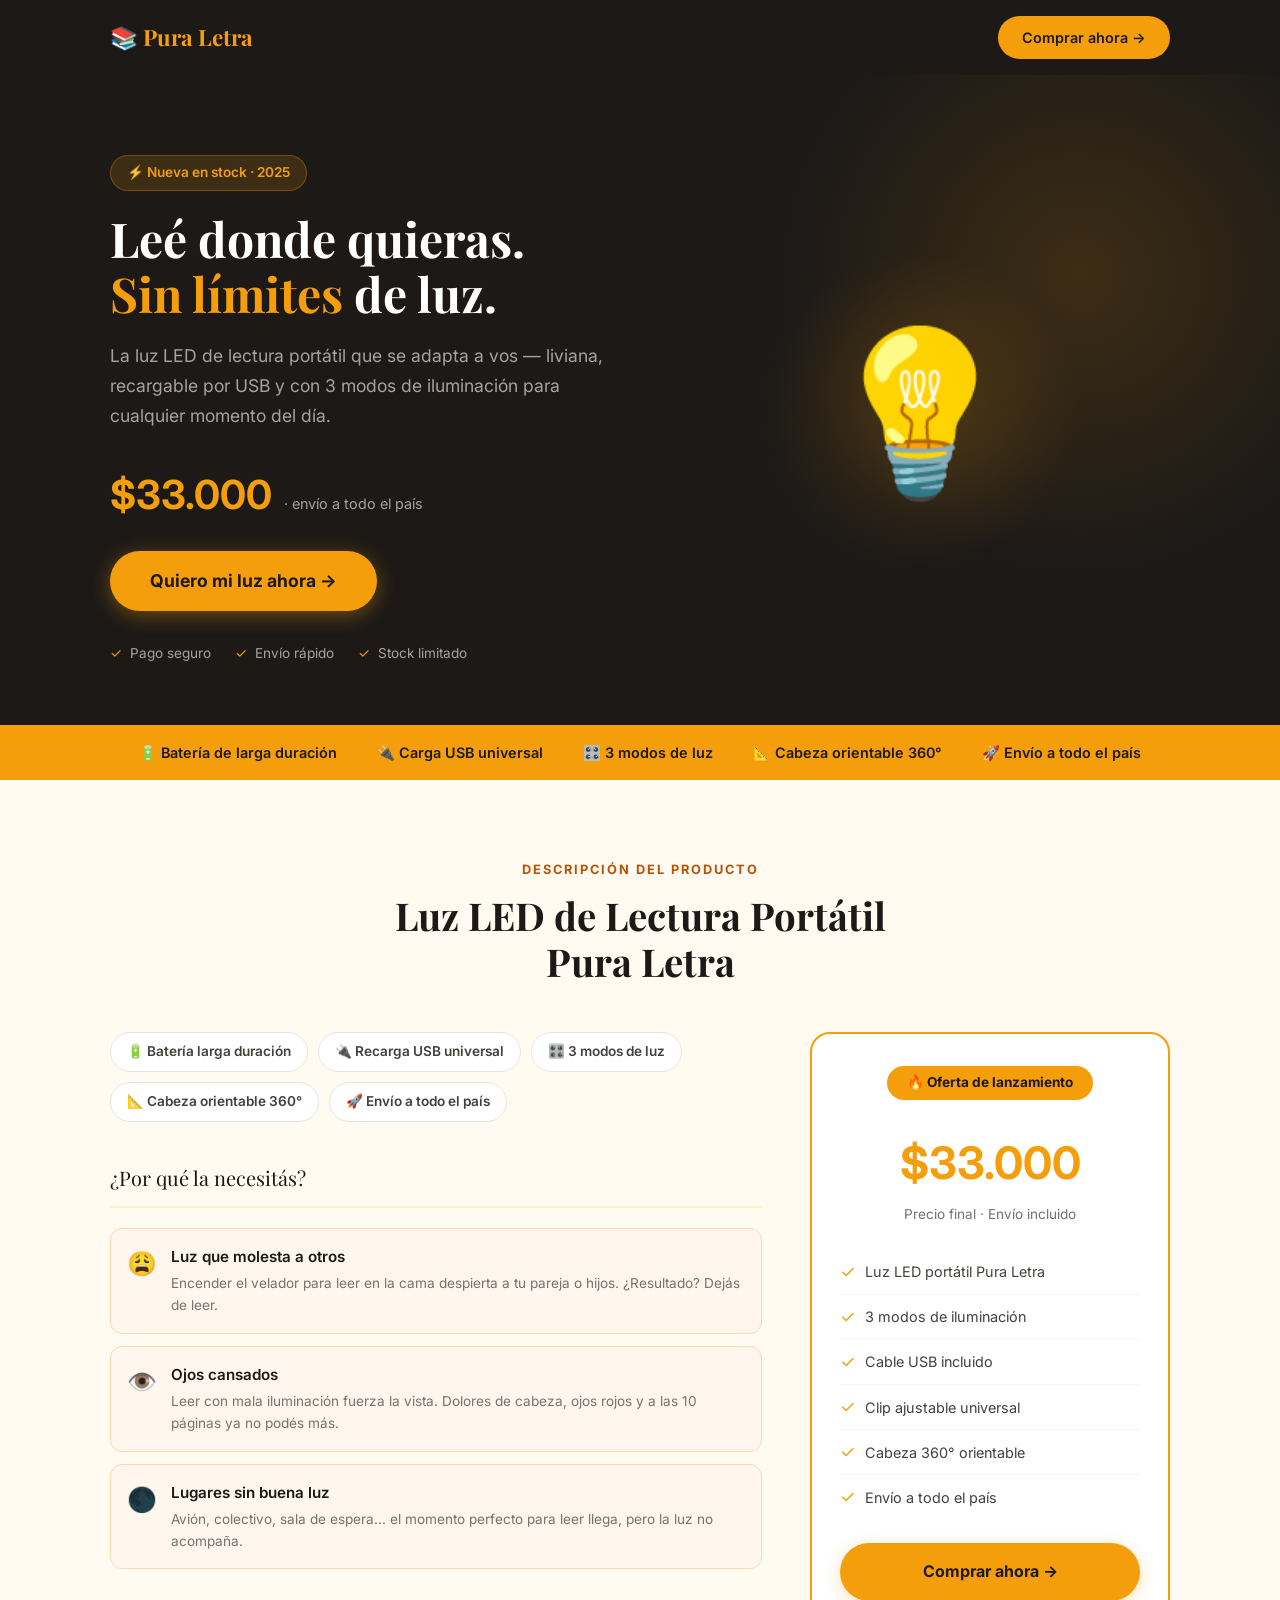
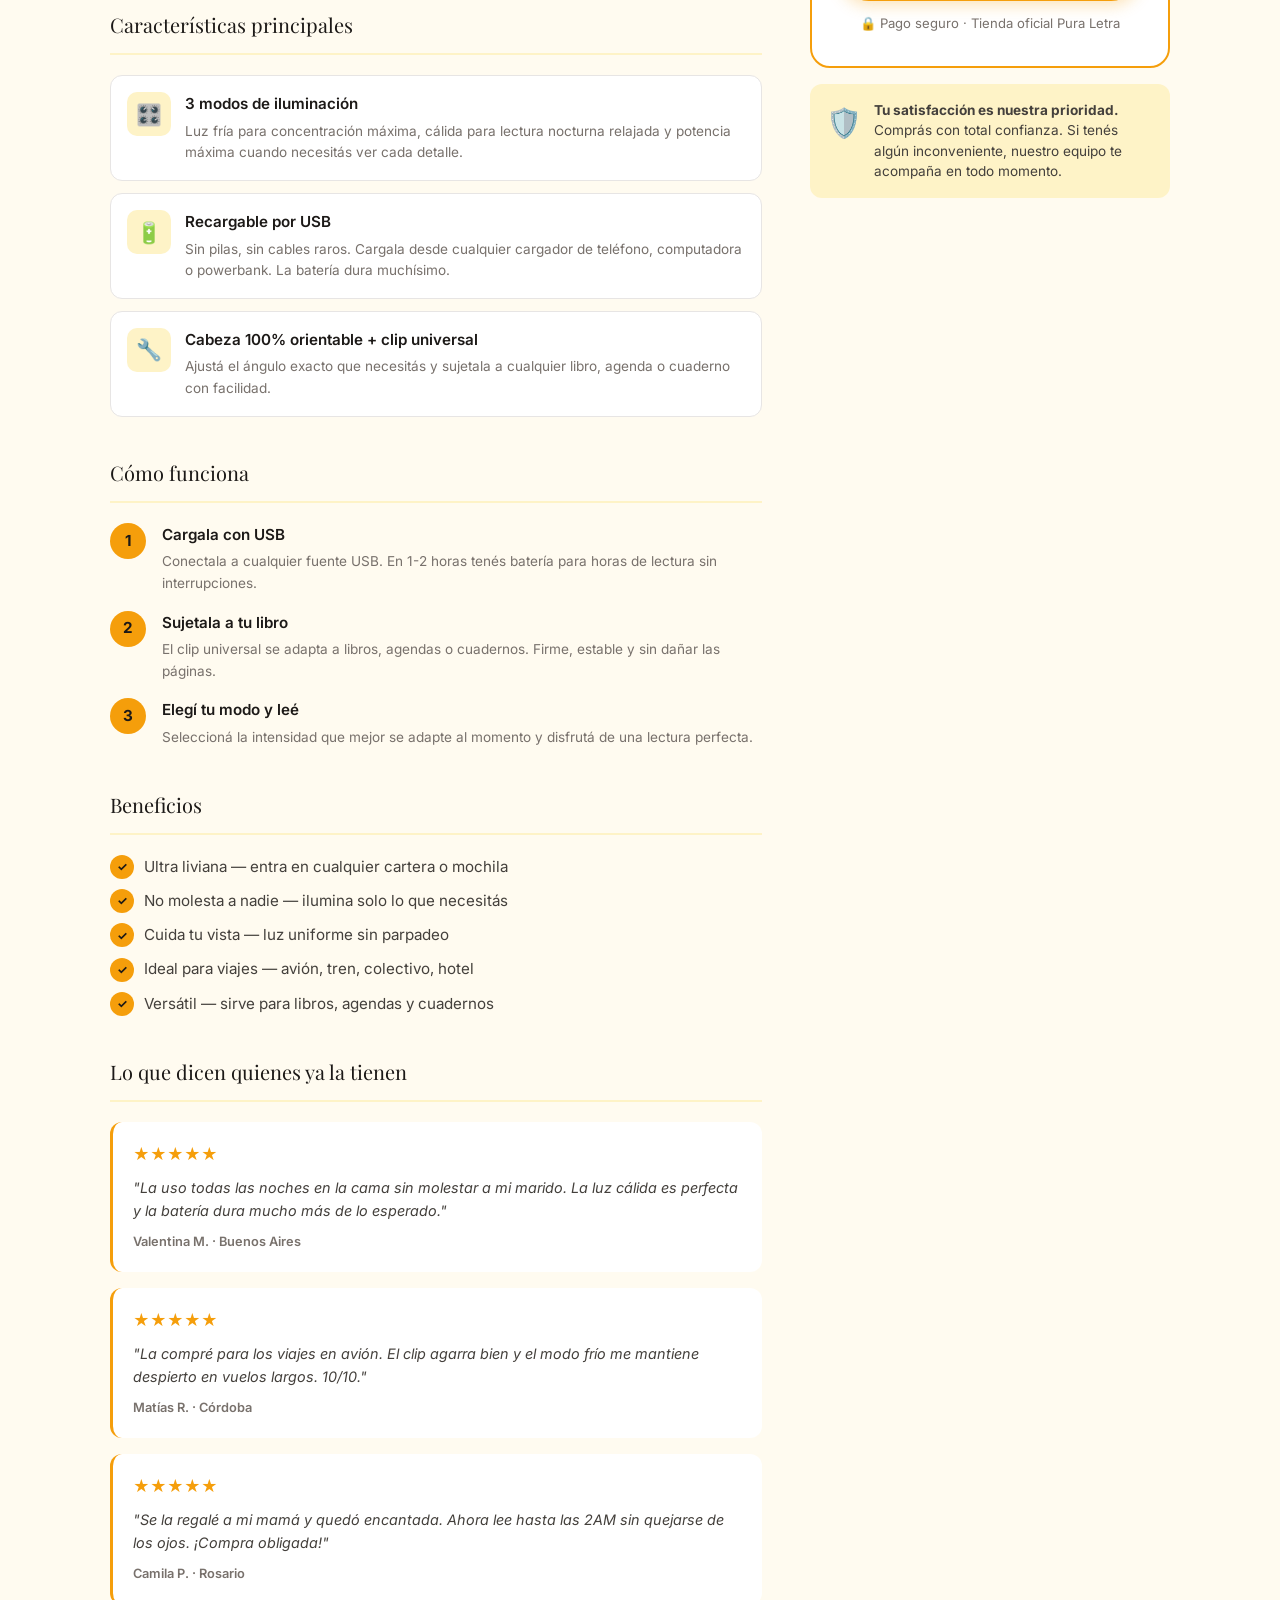
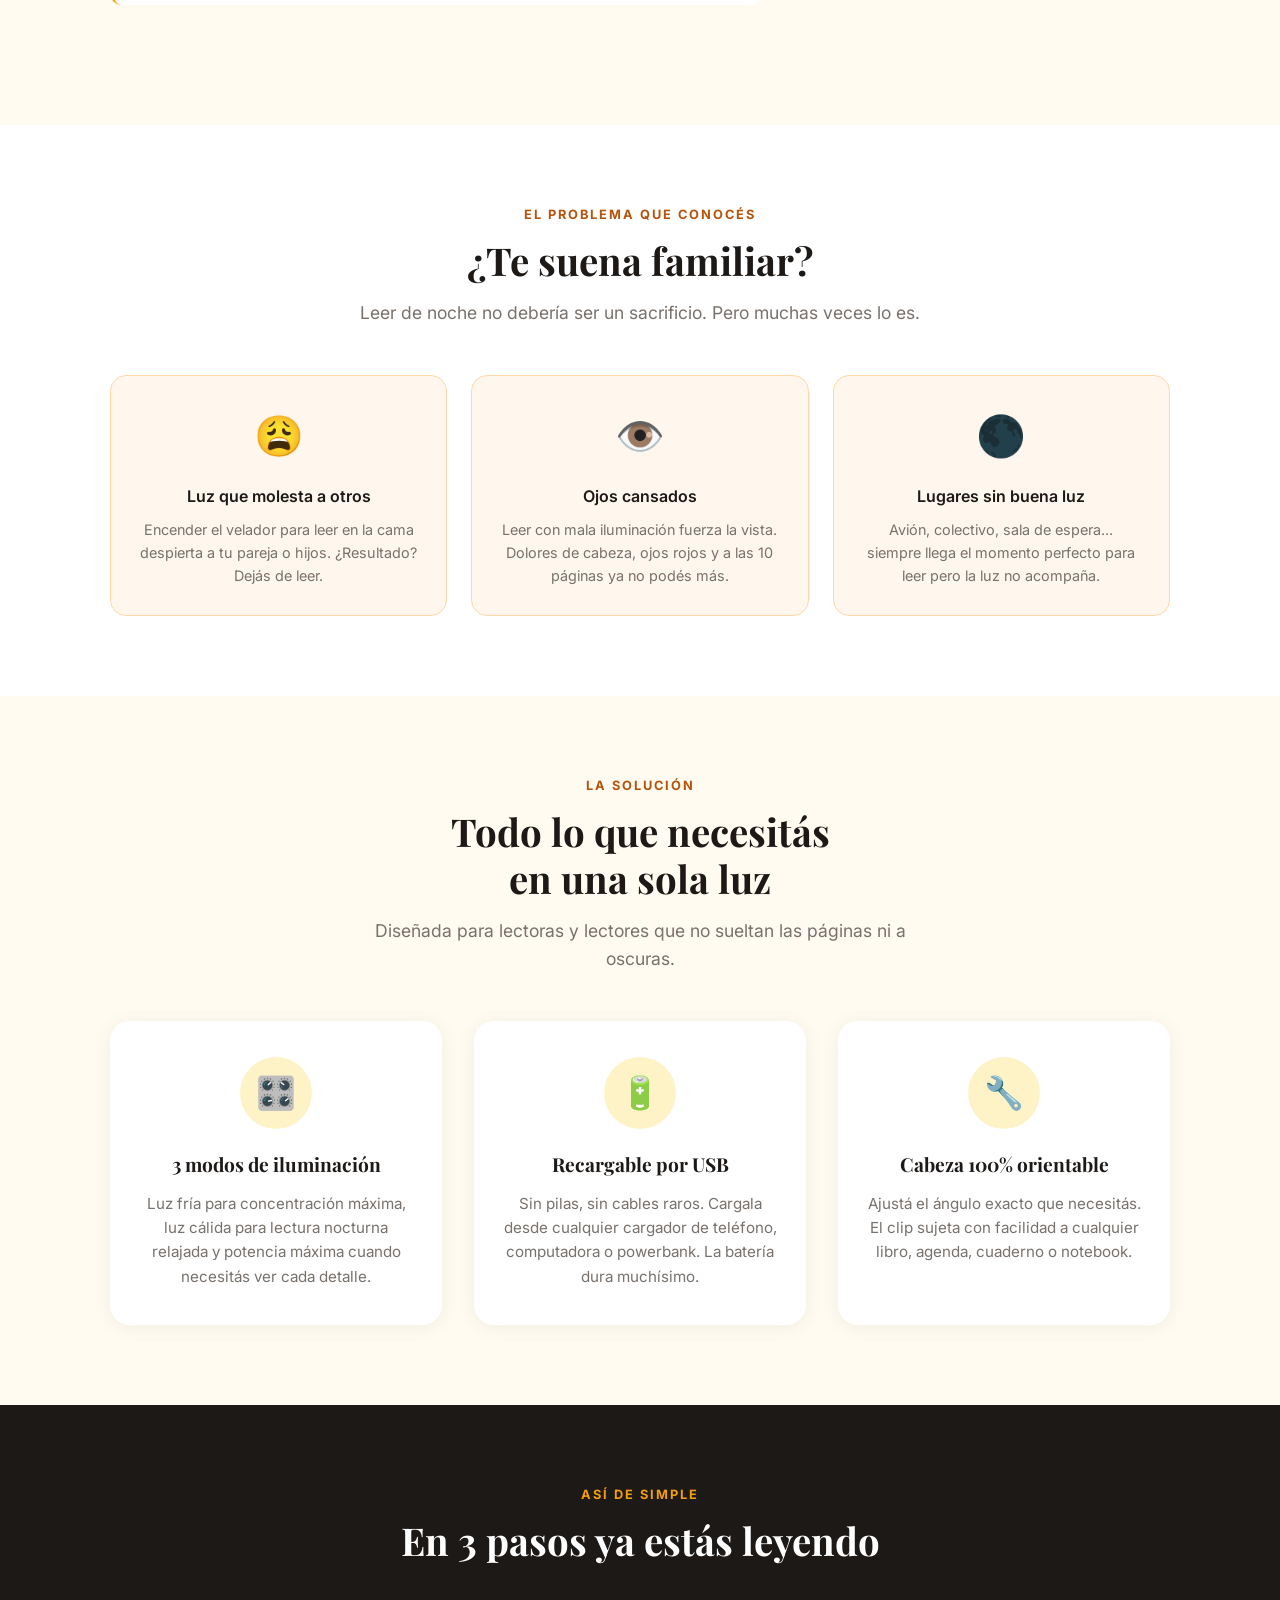
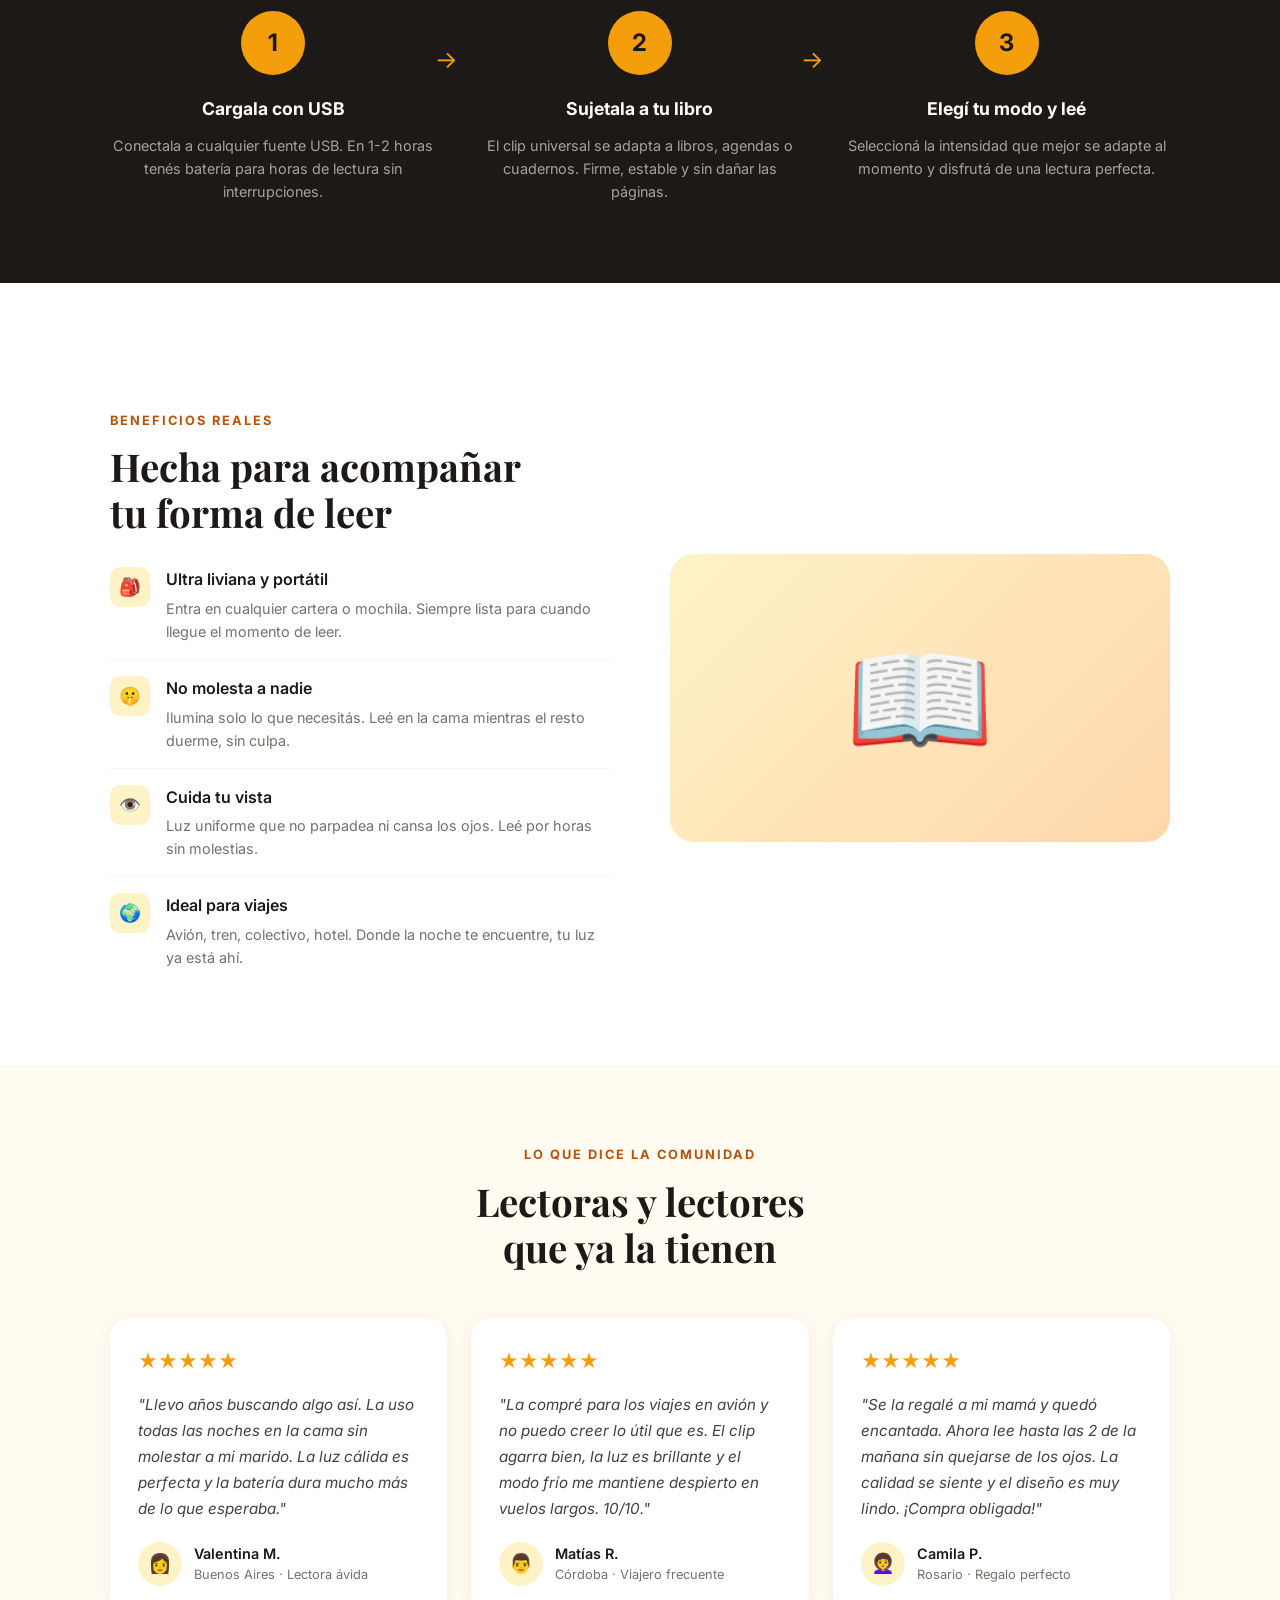
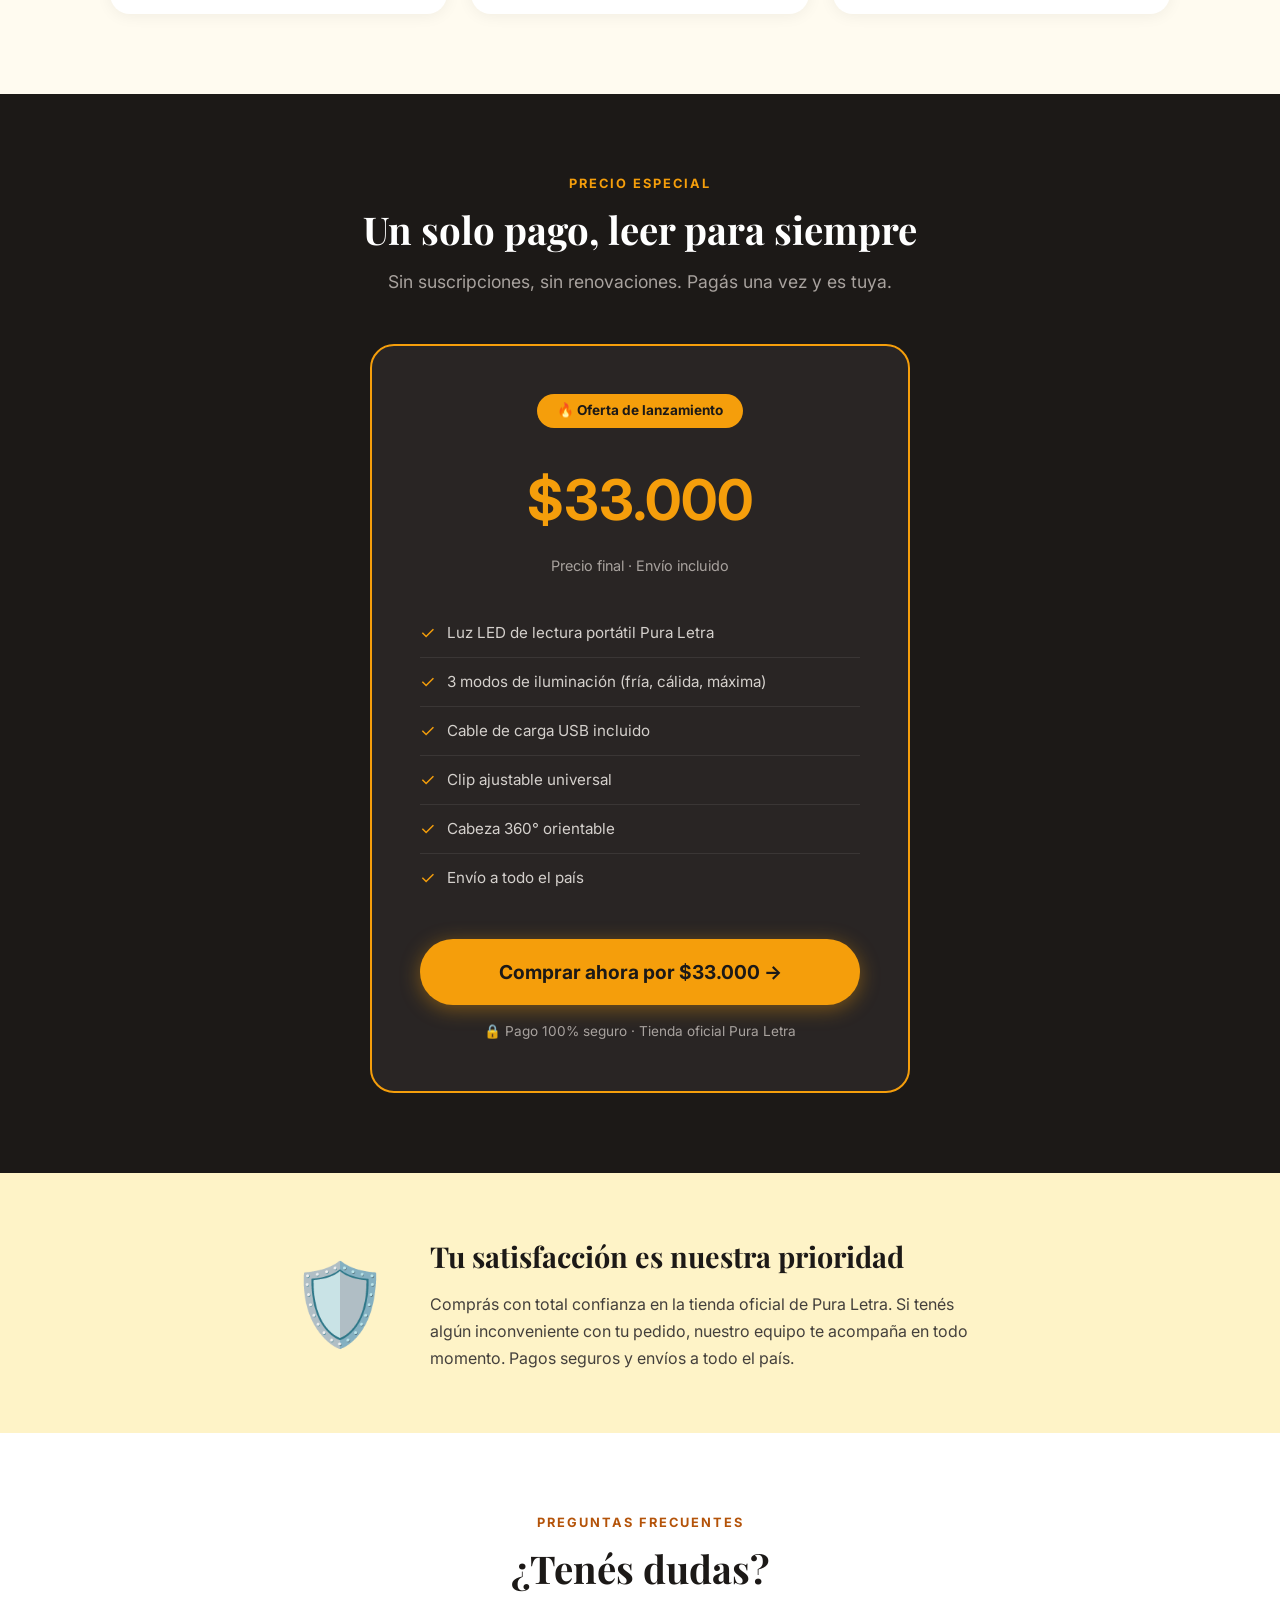
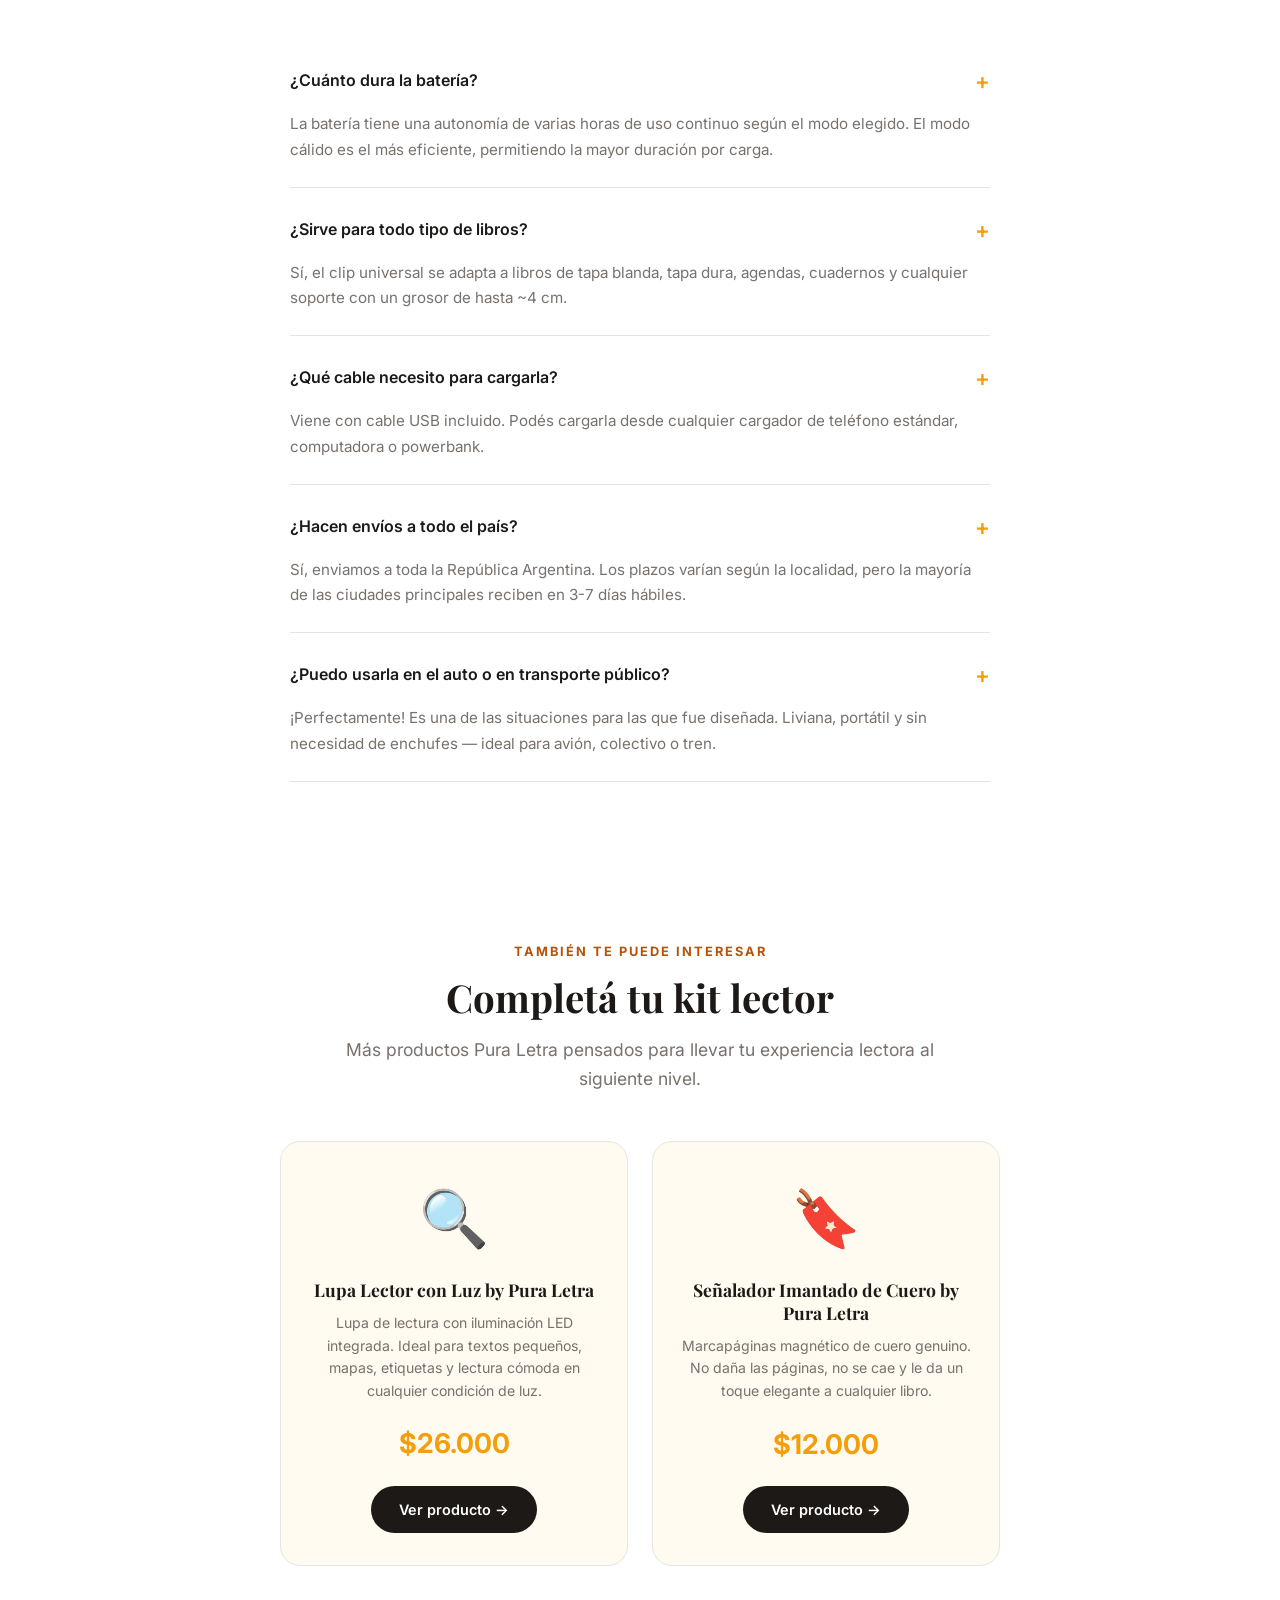
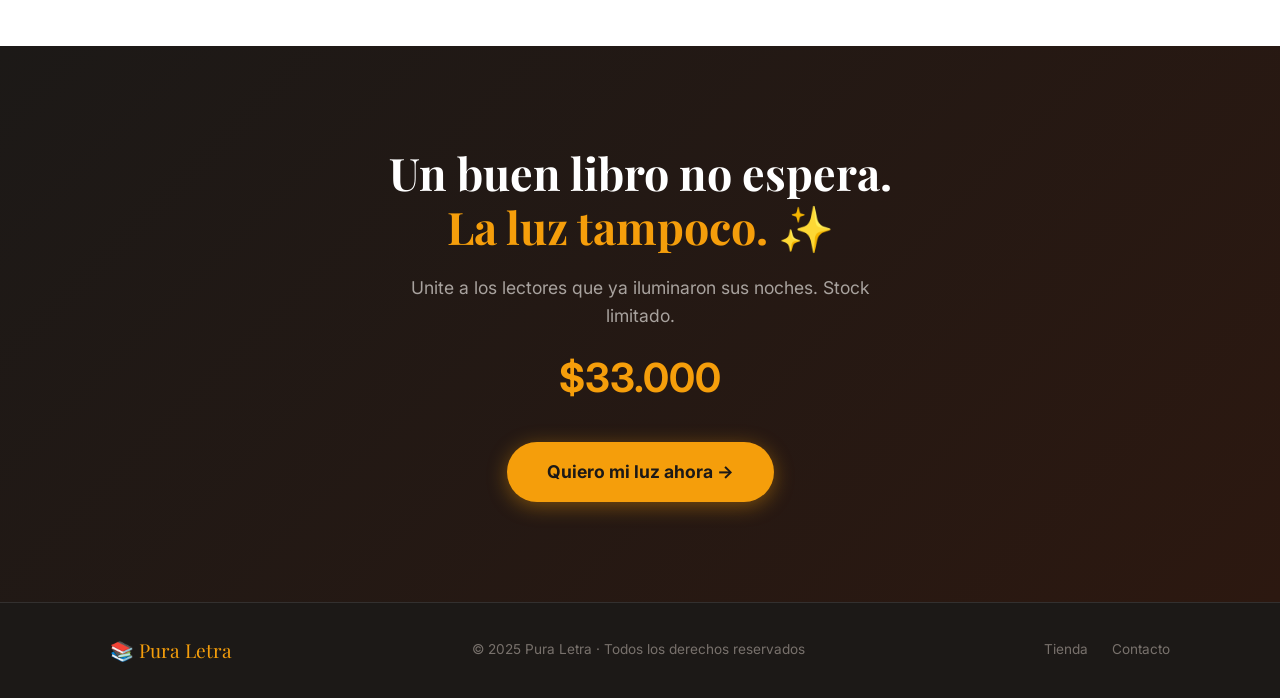
==== commit a7da0e55: "feat: add product description section and crosselling - Adds full "Descripción del Producto" section" ====
--- a/sales-funnel/index.html
+++ b/sales-funnel/index.html
@@ -448,6 +448,173 @@
         .footer-links { display: flex; gap: 24px; }
         .footer-links a { color: #78716C; text-decoration: none; font-size: .85rem; }
         .footer-links a:hover { color: var(--amber); }
+
+        /* ── PRODUCT DESCRIPTION ─────────────────── */
+        .product-desc { background: var(--cream); }
+        .desc-layout {
+            display: grid;
+            grid-template-columns: 1fr 360px;
+            gap: 48px;
+            align-items: start;
+            margin-top: 48px;
+        }
+        .desc-sticky { position: sticky; top: 80px; }
+
+        .desc-badges { display: flex; flex-wrap: wrap; gap: 10px; margin-bottom: 40px; }
+        .desc-badge {
+            display: flex; align-items: center; gap: 8px;
+            background: var(--white);
+            border: 1px solid #E7E5E4;
+            border-radius: 50px;
+            padding: 8px 16px;
+            font-size: .85rem; font-weight: 600; color: var(--text);
+        }
+
+        .desc-block { margin-bottom: 40px; }
+        .desc-block-title {
+            font-family: 'Playfair Display', serif;
+            font-size: 1.25rem; color: var(--dark);
+            margin-bottom: 20px;
+            padding-bottom: 12px;
+            border-bottom: 2px solid var(--amber-light);
+        }
+
+        .desc-problems { display: flex; flex-direction: column; gap: 12px; }
+        .desc-problem-item {
+            display: flex; align-items: flex-start; gap: 14px;
+            background: #FFF7ED; border: 1px solid #FED7AA;
+            border-radius: 12px; padding: 16px;
+        }
+        .desc-problem-item .prob-icon { font-size: 1.5rem; flex-shrink: 0; }
+        .desc-problem-item h4 { font-size: .95rem; font-weight: 600; color: var(--dark); margin-bottom: 4px; }
+        .desc-problem-item p  { font-size: .85rem; color: var(--text-light); }
+
+        .desc-features { display: flex; flex-direction: column; gap: 12px; }
+        .desc-feature-item {
+            display: flex; align-items: flex-start; gap: 14px;
+            background: var(--white); border: 1px solid #E7E5E4;
+            border-radius: 12px; padding: 16px;
+        }
+        .feat-icon {
+            width: 44px; height: 44px;
+            background: var(--amber-light); border-radius: 10px;
+            display: flex; align-items: center; justify-content: center;
+            font-size: 1.3rem; flex-shrink: 0;
+        }
+        .desc-feature-item h4 { font-size: .95rem; font-weight: 600; color: var(--dark); margin-bottom: 4px; }
+        .desc-feature-item p  { font-size: .85rem; color: var(--text-light); }
+
+        .desc-steps { display: flex; flex-direction: column; gap: 16px; }
+        .desc-step { display: flex; align-items: flex-start; gap: 16px; }
+        .desc-step-num {
+            width: 36px; height: 36px;
+            background: var(--amber); color: var(--dark);
+            font-weight: 700; border-radius: 50%;
+            display: flex; align-items: center; justify-content: center;
+            flex-shrink: 0; font-size: .95rem;
+        }
+        .desc-step h4 { font-size: .95rem; font-weight: 600; color: var(--dark); margin-bottom: 4px; }
+        .desc-step p  { font-size: .85rem; color: var(--text-light); }
+
+        .desc-benefits-list { list-style: none; display: flex; flex-direction: column; gap: 10px; }
+        .desc-benefits-list li {
+            display: flex; align-items: center; gap: 10px;
+            font-size: .95rem; color: var(--text);
+        }
+        .desc-benefits-list li span {
+            width: 24px; height: 24px;
+            background: var(--amber); color: var(--dark);
+            border-radius: 50%;
+            display: flex; align-items: center; justify-content: center;
+            font-size: .75rem; font-weight: 700; flex-shrink: 0;
+        }
+
+        .desc-testimonials { display: flex; flex-direction: column; gap: 16px; }
+        .desc-testimonial {
+            background: var(--white);
+            border-radius: 12px; padding: 20px;
+            border-left: 3px solid var(--amber);
+        }
+        .desc-testimonial .stars { font-size: 1rem; color: var(--amber); margin-bottom: 8px; }
+        .desc-testimonial blockquote { font-style: italic; font-size: .9rem; color: var(--text); margin-bottom: 10px; line-height: 1.6; }
+        .desc-testimonial-author { font-size: .8rem; font-weight: 600; color: var(--text-light); }
+
+        .desc-price-card {
+            background: var(--white);
+            border: 2px solid var(--amber);
+            border-radius: 20px; padding: 32px 28px; text-align: center;
+        }
+        .desc-price-tag  { font-size: 2.8rem; font-weight: 700; color: var(--amber); margin-bottom: 4px; }
+        .desc-price-note { color: var(--text-light); font-size: .85rem; margin-bottom: 24px; }
+        .desc-price-includes { list-style: none; text-align: left; margin-bottom: 24px; }
+        .desc-price-includes li {
+            display: flex; align-items: center; gap: 10px;
+            font-size: .9rem; color: var(--text);
+            padding: 8px 0; border-bottom: 1px solid #F4F4F5;
+        }
+        .desc-price-includes li:last-child { border-bottom: none; }
+        .desc-buy-btn {
+            display: block;
+            background: var(--amber); color: var(--dark);
+            font-weight: 700; font-size: 1rem;
+            padding: 16px; border-radius: 50px;
+            text-decoration: none; margin-bottom: 12px;
+            transition: all .2s;
+            box-shadow: 0 4px 16px rgba(245,158,11,.3);
+        }
+        .desc-buy-btn:hover { background: var(--amber-dark); transform: translateY(-2px); }
+        .desc-security { color: var(--text-light); font-size: .82rem; margin-top: 8px; }
+
+        .desc-guarantee-box {
+            display: flex; align-items: flex-start; gap: 12px;
+            margin-top: 16px;
+            background: var(--amber-light);
+            border-radius: 12px; padding: 16px;
+        }
+        .desc-guarantee-box .guar-icon { font-size: 1.8rem; flex-shrink: 0; }
+        .desc-guarantee-box p { font-size: .85rem; color: var(--text); line-height: 1.5; }
+
+        @media (max-width: 900px) {
+            .desc-layout { grid-template-columns: 1fr; }
+            .desc-sticky { position: static; }
+        }
+
+        /* ── CROSSELLING ──────────────────────────── */
+        .crosselling { background: var(--white); }
+        .cross-grid {
+            display: grid;
+            grid-template-columns: repeat(2, 1fr);
+            gap: 24px;
+            margin-top: 48px;
+            max-width: 720px;
+            margin-left: auto;
+            margin-right: auto;
+        }
+        .cross-card {
+            background: var(--cream);
+            border: 1px solid #E7E5E4;
+            border-radius: 20px; padding: 32px 24px; text-align: center;
+            transition: transform .2s, box-shadow .2s;
+        }
+        .cross-card:hover { transform: translateY(-4px); box-shadow: 0 8px 32px rgba(0,0,0,.08); }
+        .cross-icon { font-size: 3.5rem; margin-bottom: 16px; }
+        .cross-card h3 {
+            font-family: 'Playfair Display', serif;
+            font-size: 1.1rem; color: var(--dark);
+            margin-bottom: 10px; line-height: 1.3;
+        }
+        .cross-card p { font-size: .88rem; color: var(--text-light); margin-bottom: 20px; line-height: 1.6; }
+        .cross-price { font-size: 1.7rem; font-weight: 700; color: var(--amber); margin-bottom: 20px; }
+        .cross-btn {
+            display: inline-block;
+            background: var(--dark); color: var(--white);
+            font-weight: 600; font-size: .9rem;
+            padding: 12px 28px; border-radius: 50px;
+            text-decoration: none; transition: all .2s;
+        }
+        .cross-btn:hover { background: var(--amber); color: var(--dark); }
+
+        @media (max-width: 600px) { .cross-grid { grid-template-columns: 1fr; } }
 
         /* ── RESPONSIVE ───────────────────────────── */
         @media (max-width: 768px) {
@@ -523,6 +690,181 @@
 </div>
 
 <!-- ══════════════════════════════════════════
+     DESCRIPCIÓN DEL PRODUCTO
+══════════════════════════════════════════ -->
+<section class="product-desc">
+    <div class="container">
+        <div class="text-center">
+            <div class="section-label">Descripción del producto</div>
+            <h2 class="section-title">Luz LED de Lectura Portátil<br>Pura Letra</h2>
+        </div>
+        <div class="desc-layout">
+
+            <!-- ── COLUMNA IZQUIERDA: info ──────── -->
+            <div class="desc-left">
+
+                <!-- Barra de confianza -->
+                <div class="desc-block">
+                    <div class="desc-badges">
+                        <div class="desc-badge">🔋 Batería larga duración</div>
+                        <div class="desc-badge">🔌 Recarga USB universal</div>
+                        <div class="desc-badge">🎛️ 3 modos de luz</div>
+                        <div class="desc-badge">📐 Cabeza orientable 360°</div>
+                        <div class="desc-badge">🚀 Envío a todo el país</div>
+                    </div>
+                </div>
+
+                <!-- Problema -->
+                <div class="desc-block">
+                    <div class="desc-block-title">¿Por qué la necesitás?</div>
+                    <div class="desc-problems">
+                        <div class="desc-problem-item">
+                            <span class="prob-icon">😩</span>
+                            <div>
+                                <h4>Luz que molesta a otros</h4>
+                                <p>Encender el velador para leer en la cama despierta a tu pareja o hijos. ¿Resultado? Dejás de leer.</p>
+                            </div>
+                        </div>
+                        <div class="desc-problem-item">
+                            <span class="prob-icon">👁️</span>
+                            <div>
+                                <h4>Ojos cansados</h4>
+                                <p>Leer con mala iluminación fuerza la vista. Dolores de cabeza, ojos rojos y a las 10 páginas ya no podés más.</p>
+                            </div>
+                        </div>
+                        <div class="desc-problem-item">
+                            <span class="prob-icon">🌑</span>
+                            <div>
+                                <h4>Lugares sin buena luz</h4>
+                                <p>Avión, colectivo, sala de espera... el momento perfecto para leer llega, pero la luz no acompaña.</p>
+                            </div>
+                        </div>
+                    </div>
+                </div>
+
+                <!-- Características -->
+                <div class="desc-block">
+                    <div class="desc-block-title">Características principales</div>
+                    <div class="desc-features">
+                        <div class="desc-feature-item">
+                            <div class="feat-icon">🎛️</div>
+                            <div>
+                                <h4>3 modos de iluminación</h4>
+                                <p>Luz fría para concentración máxima, cálida para lectura nocturna relajada y potencia máxima cuando necesitás ver cada detalle.</p>
+                            </div>
+                        </div>
+                        <div class="desc-feature-item">
+                            <div class="feat-icon">🔋</div>
+                            <div>
+                                <h4>Recargable por USB</h4>
+                                <p>Sin pilas, sin cables raros. Cargala desde cualquier cargador de teléfono, computadora o powerbank. La batería dura muchísimo.</p>
+                            </div>
+                        </div>
+                        <div class="desc-feature-item">
+                            <div class="feat-icon">🔧</div>
+                            <div>
+                                <h4>Cabeza 100% orientable + clip universal</h4>
+                                <p>Ajustá el ángulo exacto que necesitás y sujetala a cualquier libro, agenda o cuaderno con facilidad.</p>
+                            </div>
+                        </div>
+                    </div>
+                </div>
+
+                <!-- Cómo funciona -->
+                <div class="desc-block">
+                    <div class="desc-block-title">Cómo funciona</div>
+                    <div class="desc-steps">
+                        <div class="desc-step">
+                            <div class="desc-step-num">1</div>
+                            <div>
+                                <h4>Cargala con USB</h4>
+                                <p>Conectala a cualquier fuente USB. En 1-2 horas tenés batería para horas de lectura sin interrupciones.</p>
+                            </div>
+                        </div>
+                        <div class="desc-step">
+                            <div class="desc-step-num">2</div>
+                            <div>
+                                <h4>Sujetala a tu libro</h4>
+                                <p>El clip universal se adapta a libros, agendas o cuadernos. Firme, estable y sin dañar las páginas.</p>
+                            </div>
+                        </div>
+                        <div class="desc-step">
+                            <div class="desc-step-num">3</div>
+                            <div>
+                                <h4>Elegí tu modo y leé</h4>
+                                <p>Seleccioná la intensidad que mejor se adapte al momento y disfrutá de una lectura perfecta.</p>
+                            </div>
+                        </div>
+                    </div>
+                </div>
+
+                <!-- Beneficios -->
+                <div class="desc-block">
+                    <div class="desc-block-title">Beneficios</div>
+                    <ul class="desc-benefits-list">
+                        <li><span>✓</span> Ultra liviana — entra en cualquier cartera o mochila</li>
+                        <li><span>✓</span> No molesta a nadie — ilumina solo lo que necesitás</li>
+                        <li><span>✓</span> Cuida tu vista — luz uniforme sin parpadeo</li>
+                        <li><span>✓</span> Ideal para viajes — avión, tren, colectivo, hotel</li>
+                        <li><span>✓</span> Versátil — sirve para libros, agendas y cuadernos</li>
+                    </ul>
+                </div>
+
+                <!-- Testimonios -->
+                <div class="desc-block">
+                    <div class="desc-block-title">Lo que dicen quienes ya la tienen</div>
+                    <div class="desc-testimonials">
+                        <div class="desc-testimonial">
+                            <div class="stars">★★★★★</div>
+                            <blockquote>"La uso todas las noches en la cama sin molestar a mi marido. La luz cálida es perfecta y la batería dura mucho más de lo esperado."</blockquote>
+                            <div class="desc-testimonial-author">Valentina M. · Buenos Aires</div>
+                        </div>
+                        <div class="desc-testimonial">
+                            <div class="stars">★★★★★</div>
+                            <blockquote>"La compré para los viajes en avión. El clip agarra bien y el modo frío me mantiene despierto en vuelos largos. 10/10."</blockquote>
+                            <div class="desc-testimonial-author">Matías R. · Córdoba</div>
+                        </div>
+                        <div class="desc-testimonial">
+                            <div class="stars">★★★★★</div>
+                            <blockquote>"Se la regalé a mi mamá y quedó encantada. Ahora lee hasta las 2AM sin quejarse de los ojos. ¡Compra obligada!"</blockquote>
+                            <div class="desc-testimonial-author">Camila P. · Rosario</div>
+                        </div>
+                    </div>
+                </div>
+
+            </div><!-- /desc-left -->
+
+            <!-- ── COLUMNA DERECHA: precio + garantía (sticky) ── -->
+            <div class="desc-sticky">
+                <div class="desc-price-card">
+                    <div class="pricing-badge">🔥 Oferta de lanzamiento</div>
+                    <div class="desc-price-tag">$33.000</div>
+                    <div class="desc-price-note">Precio final · Envío incluido</div>
+                    <ul class="desc-price-includes">
+                        <li><span class="check">✓</span> Luz LED portátil Pura Letra</li>
+                        <li><span class="check">✓</span> 3 modos de iluminación</li>
+                        <li><span class="check">✓</span> Cable USB incluido</li>
+                        <li><span class="check">✓</span> Clip ajustable universal</li>
+                        <li><span class="check">✓</span> Cabeza 360° orientable</li>
+                        <li><span class="check">✓</span> Envío a todo el país</li>
+                    </ul>
+                    <a href="https://www.puraletra.com.ar/productos/luz-led-de-lectura-portatil-9br2z"
+                       class="desc-buy-btn" target="_blank">
+                        Comprar ahora →
+                    </a>
+                    <div class="desc-security">🔒 Pago seguro · Tienda oficial Pura Letra</div>
+                </div>
+                <div class="desc-guarantee-box">
+                    <div class="guar-icon">🛡️</div>
+                    <p><strong>Tu satisfacción es nuestra prioridad.</strong> Comprás con total confianza. Si tenés algún inconveniente, nuestro equipo te acompaña en todo momento.</p>
+                </div>
+            </div><!-- /desc-sticky -->
+
+        </div><!-- /desc-layout -->
+    </div>
+</section>
+
+<!-- ══════════════════════════════════════════
      PROBLEMA
 ══════════════════════════════════════════ -->
 <section class="problem">
@@ -784,6 +1126,37 @@
 </section>
 
 <!-- ══════════════════════════════════════════
+     CROSSELLING
+══════════════════════════════════════════ -->
+<section class="crosselling">
+    <div class="container">
+        <div class="text-center">
+            <div class="section-label">También te puede interesar</div>
+            <h2 class="section-title">Completá tu kit lector</h2>
+            <p class="section-subtitle">Más productos Pura Letra pensados para llevar tu experiencia lectora al siguiente nivel.</p>
+        </div>
+        <div class="cross-grid">
+            <div class="cross-card">
+                <div class="cross-icon">🔍</div>
+                <h3>Lupa Lector con Luz by Pura Letra</h3>
+                <p>Lupa de lectura con iluminación LED integrada. Ideal para textos pequeños, mapas, etiquetas y lectura cómoda en cualquier condición de luz.</p>
+                <div class="cross-price">$26.000</div>
+                <a href="https://www.puraletra.com.ar/productos/lupa-lector-con-luz-by-pura-letra-107mj"
+                   class="cross-btn" target="_blank">Ver producto →</a>
+            </div>
+            <div class="cross-card">
+                <div class="cross-icon">🔖</div>
+                <h3>Señalador Imantado de Cuero by Pura Letra</h3>
+                <p>Marcapáginas magnético de cuero genuino. No daña las páginas, no se cae y le da un toque elegante a cualquier libro.</p>
+                <div class="cross-price">$12.000</div>
+                <a href="https://www.puraletra.com.ar/productos/senalador-imantado-de-cuero-by-pura-letra-knxqz"
+                   class="cross-btn" target="_blank">Ver producto →</a>
+            </div>
+        </div>
+    </div>
+</section>
+
+<!-- ══════════════════════════════════════════
      CTA FINAL
 ══════════════════════════════════════════ -->
 <section class="final-cta">
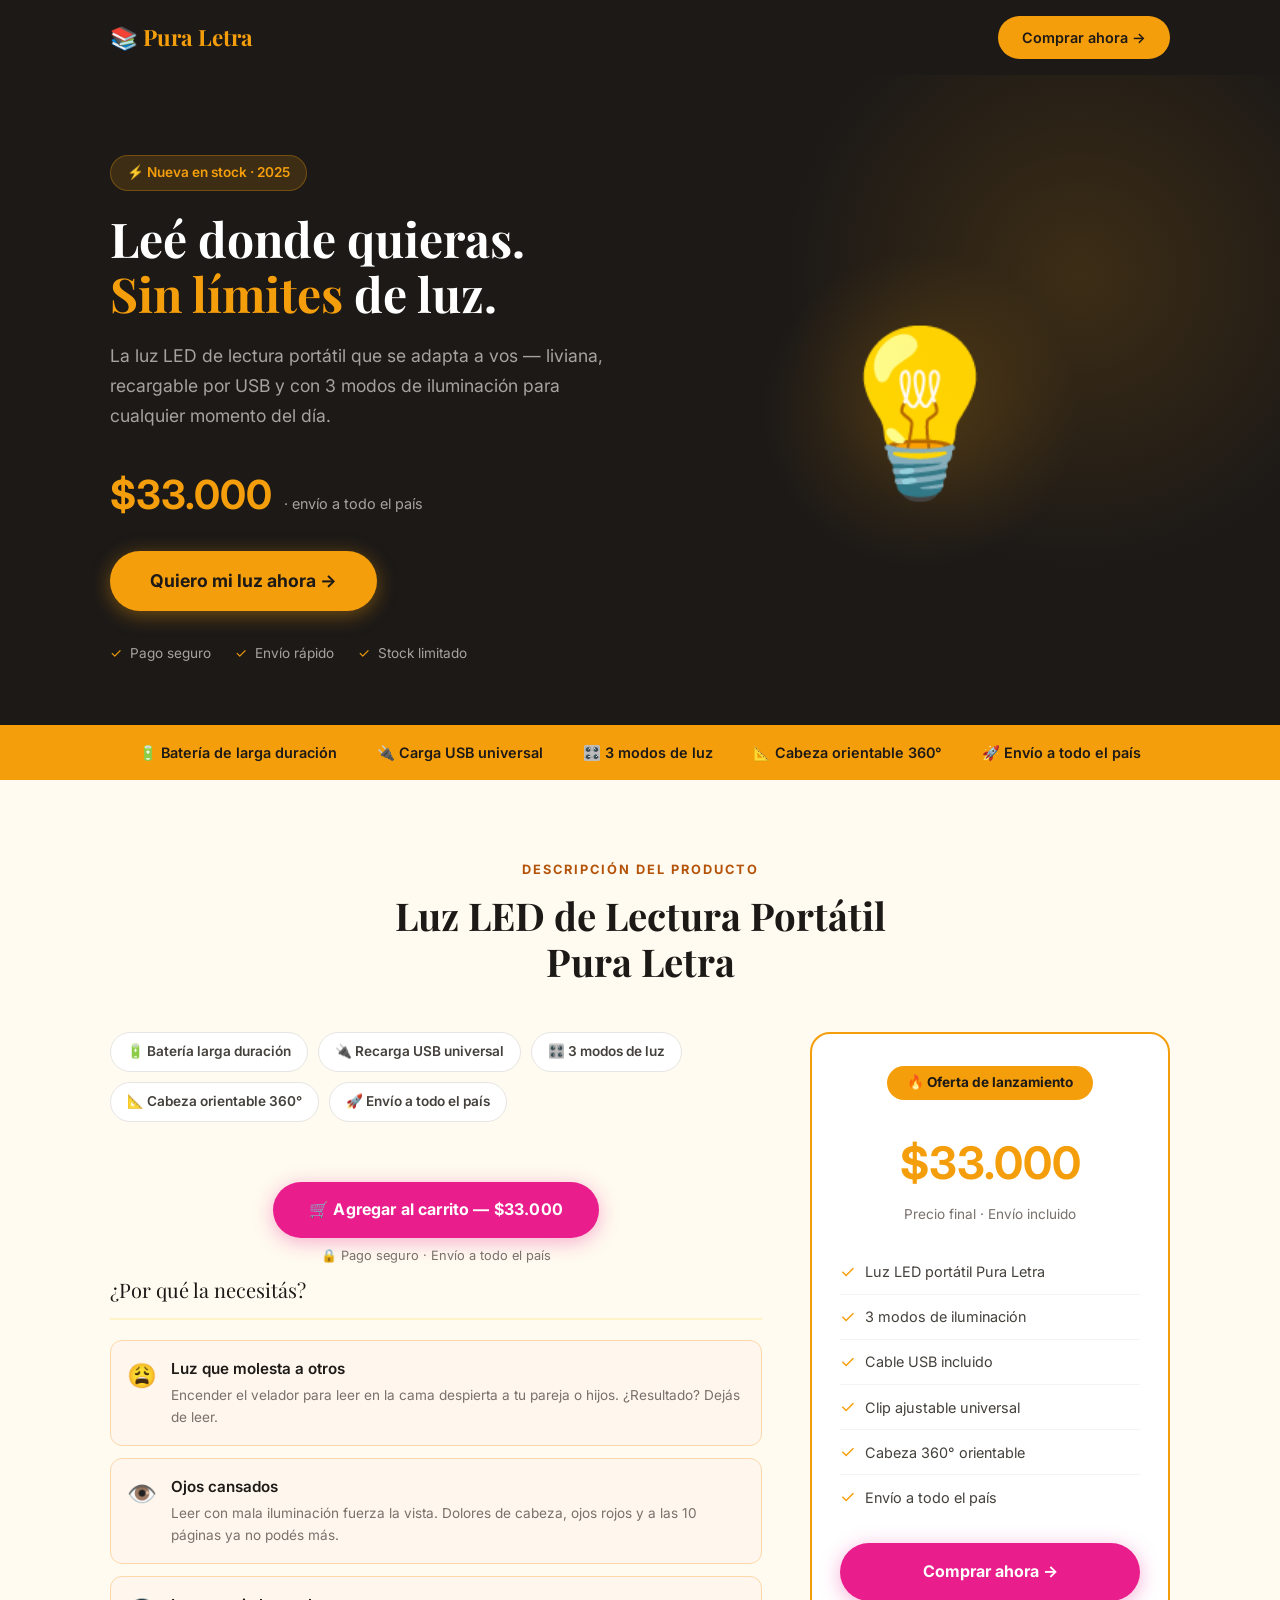
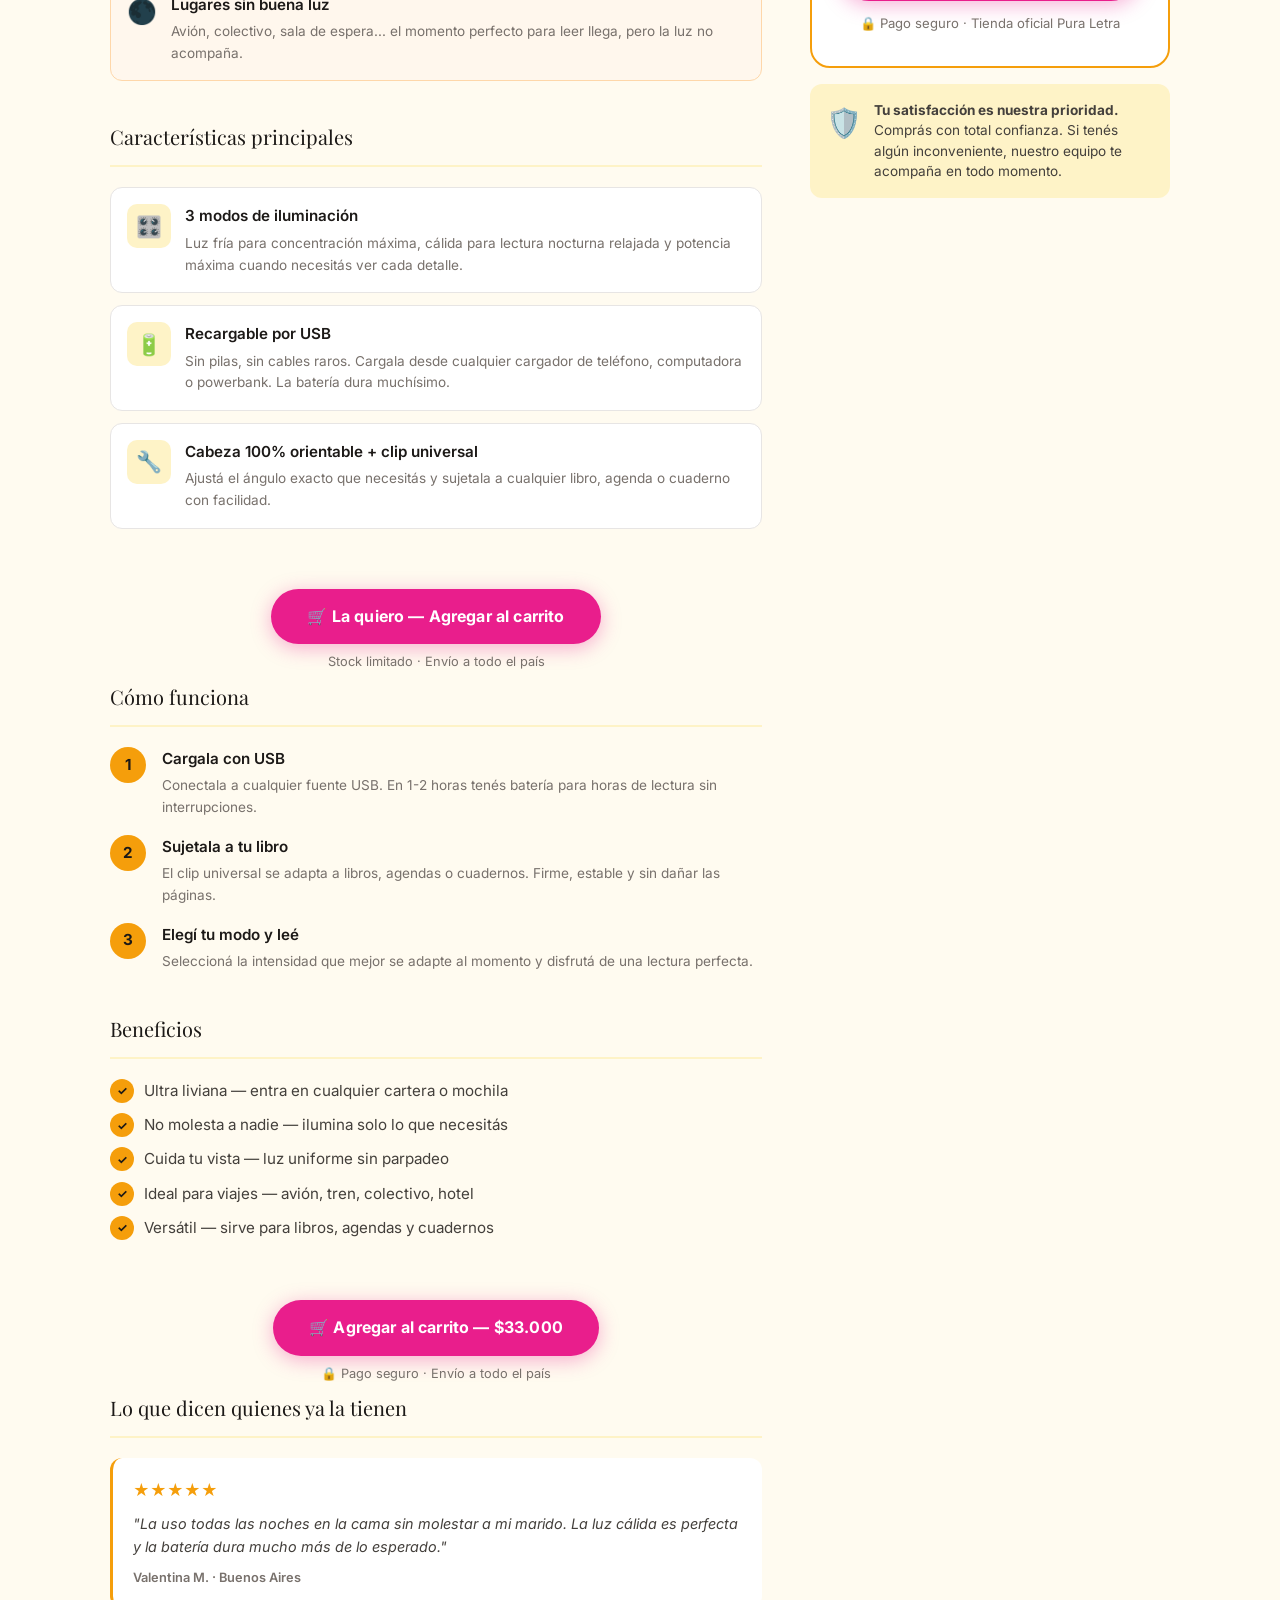
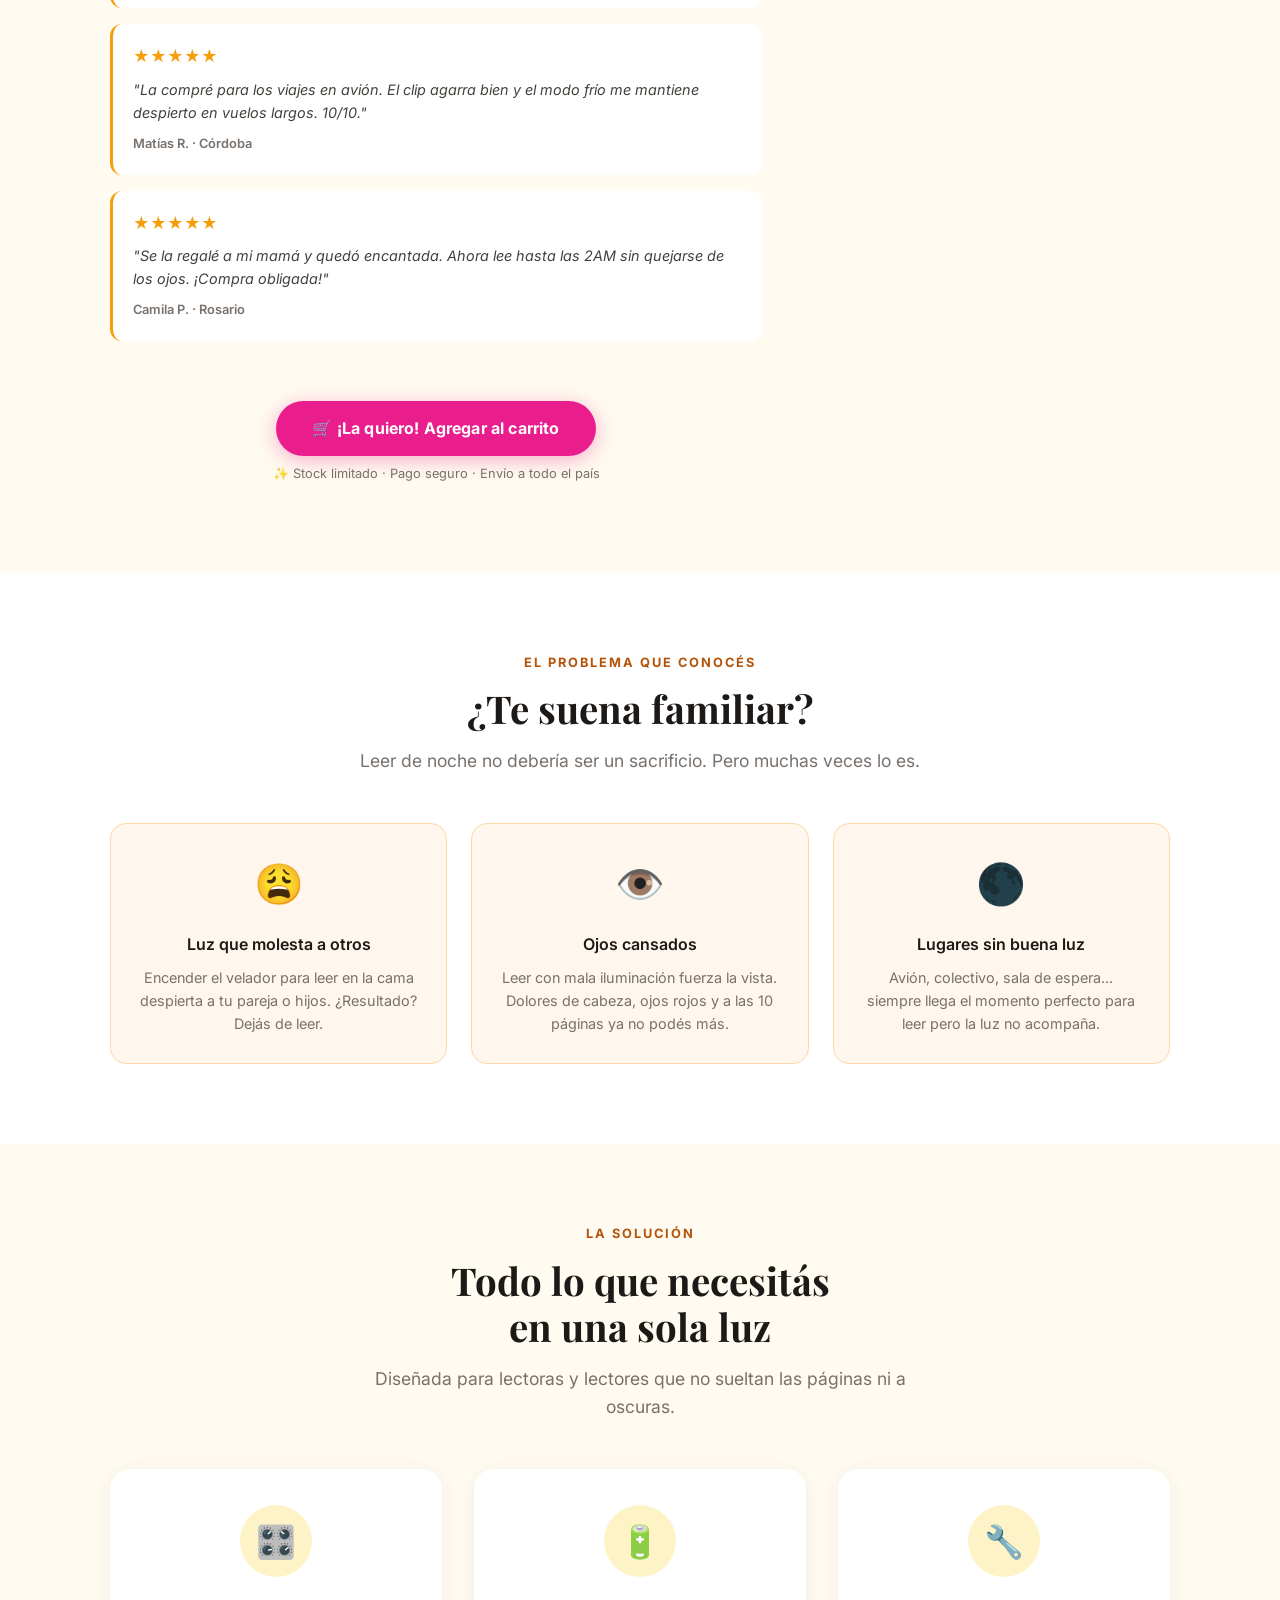
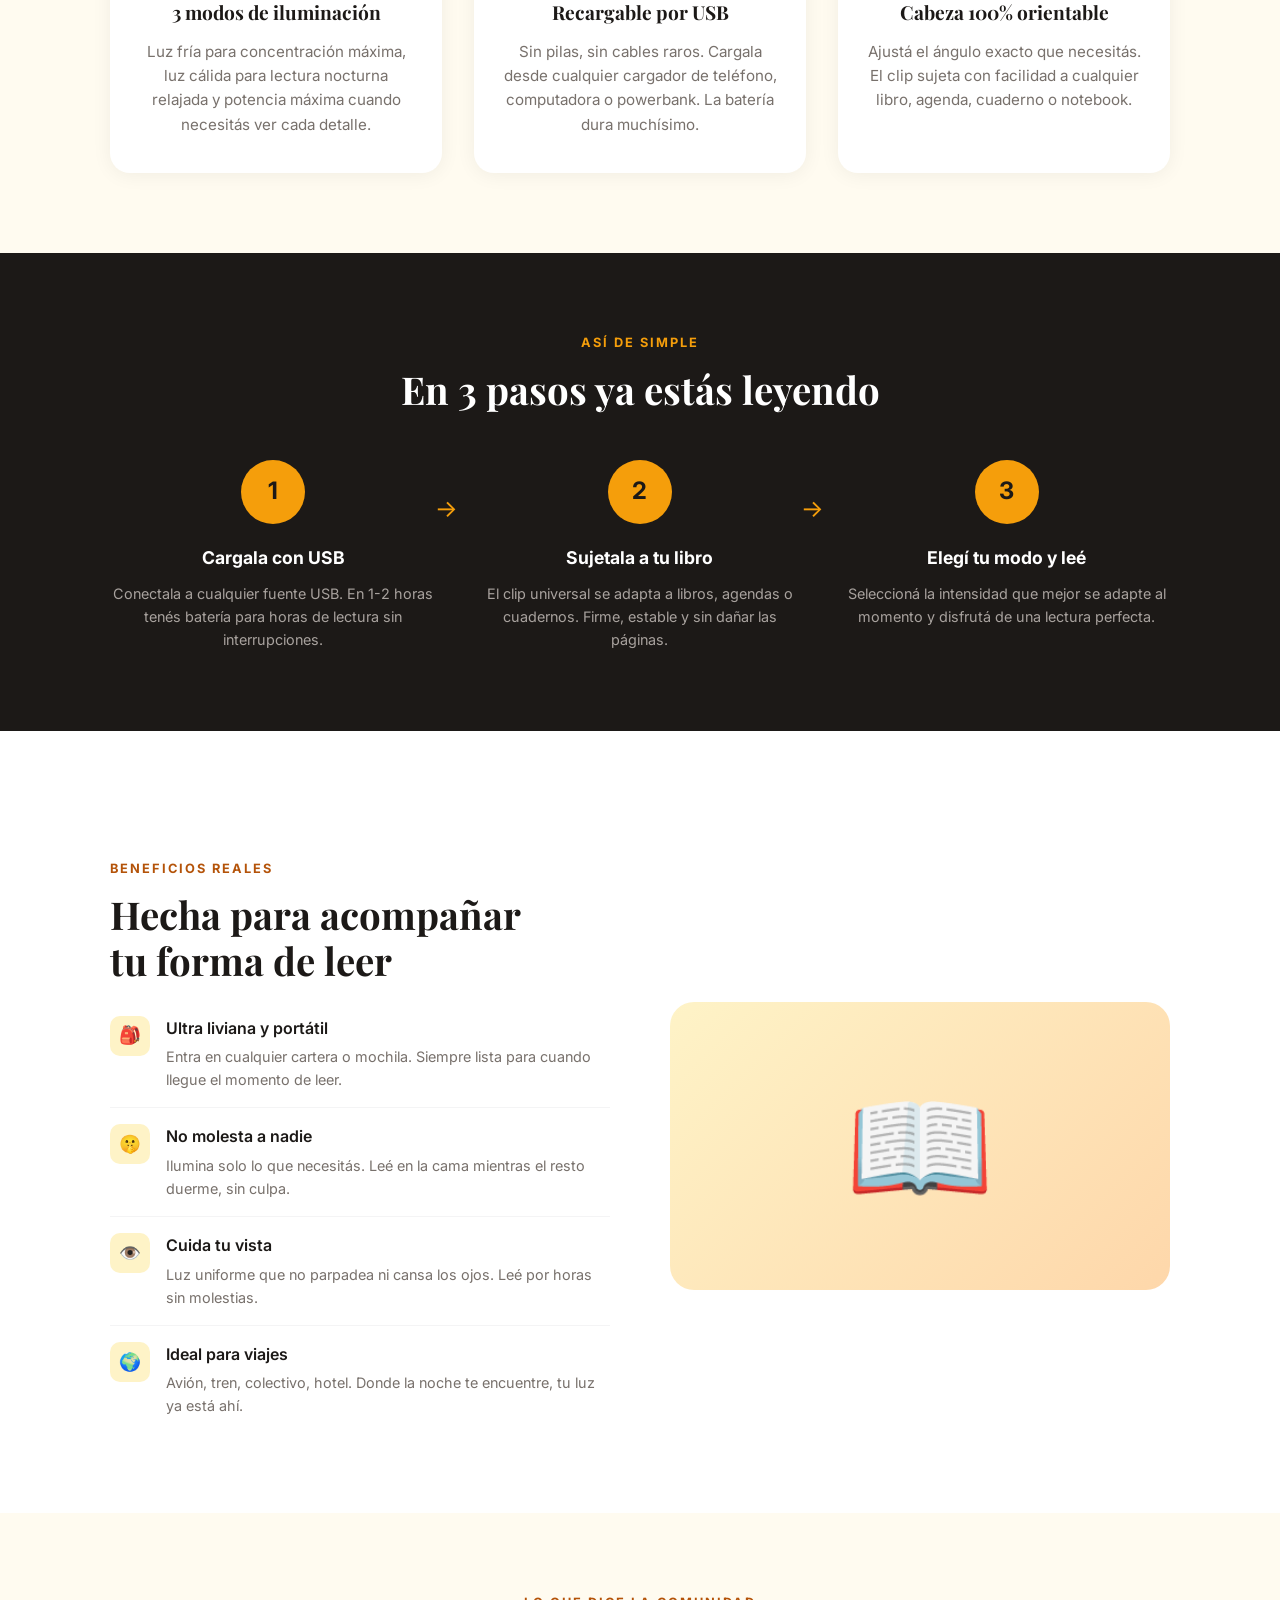
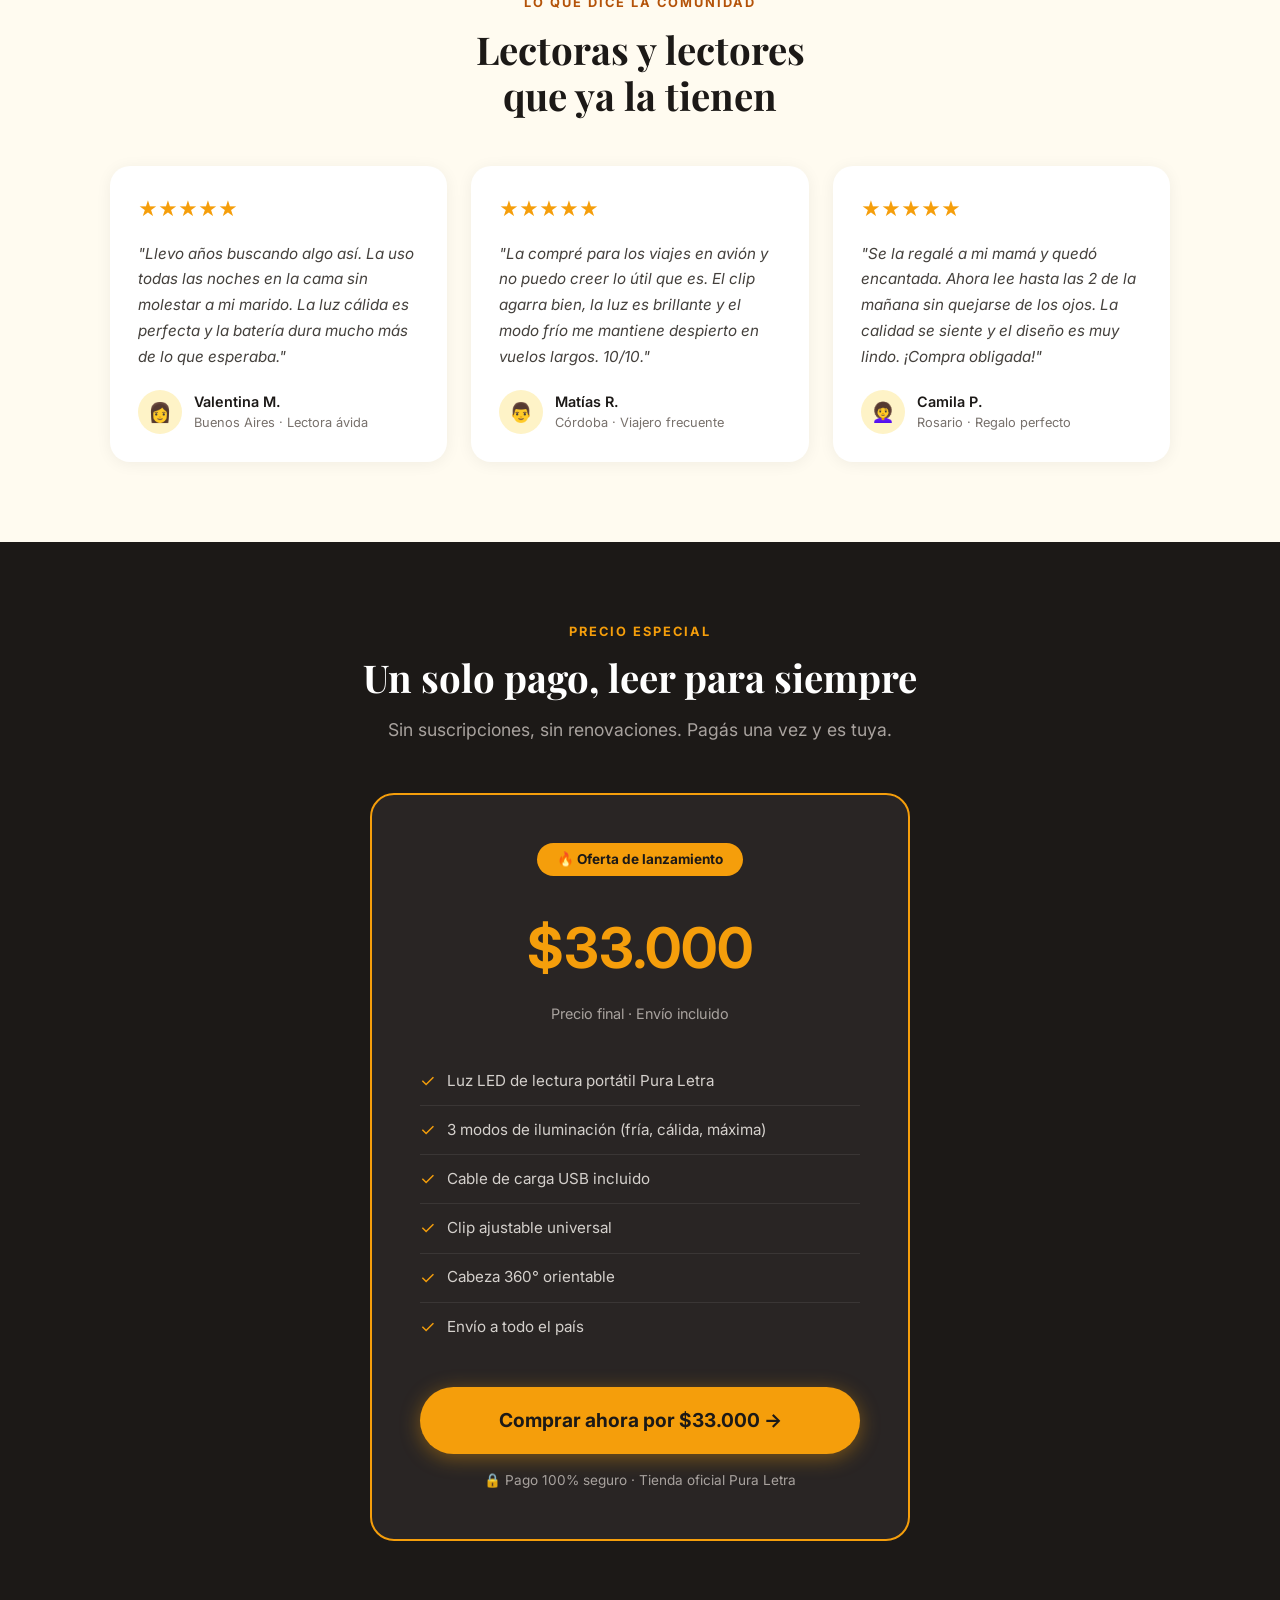
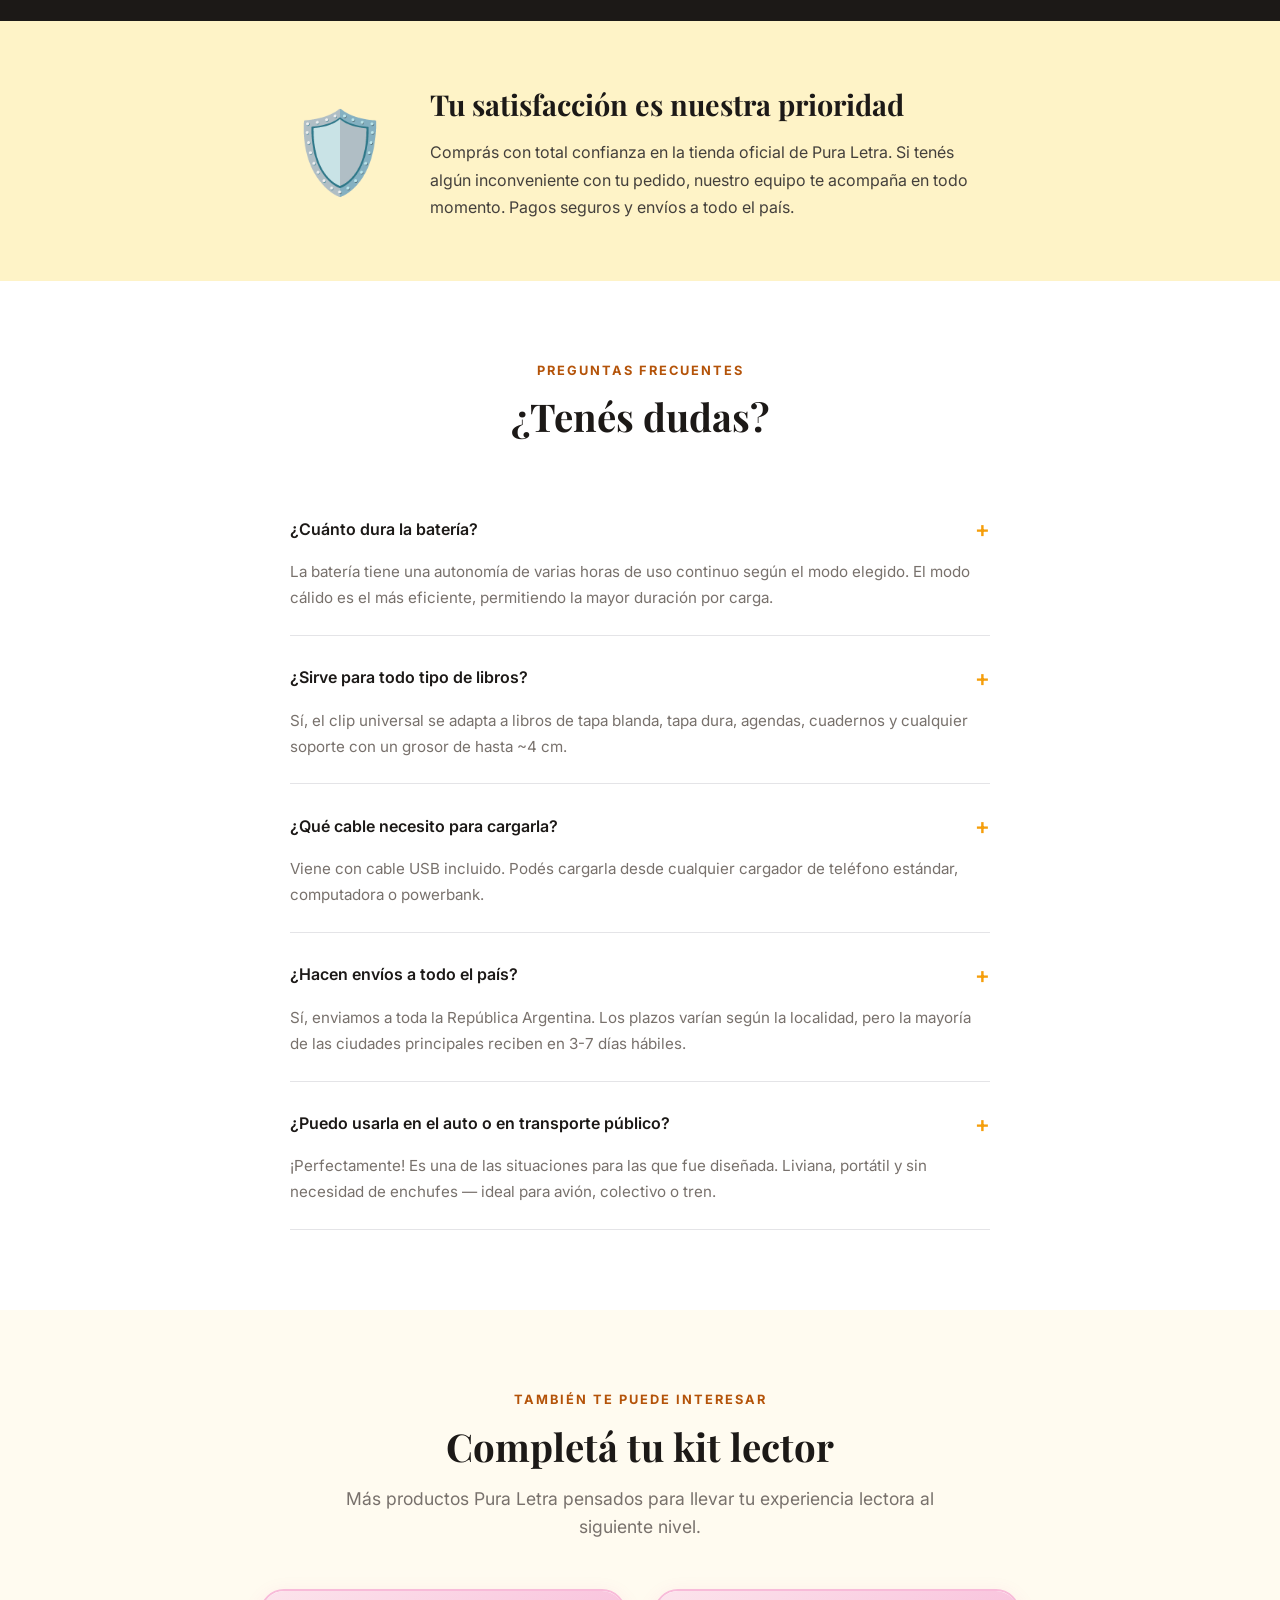
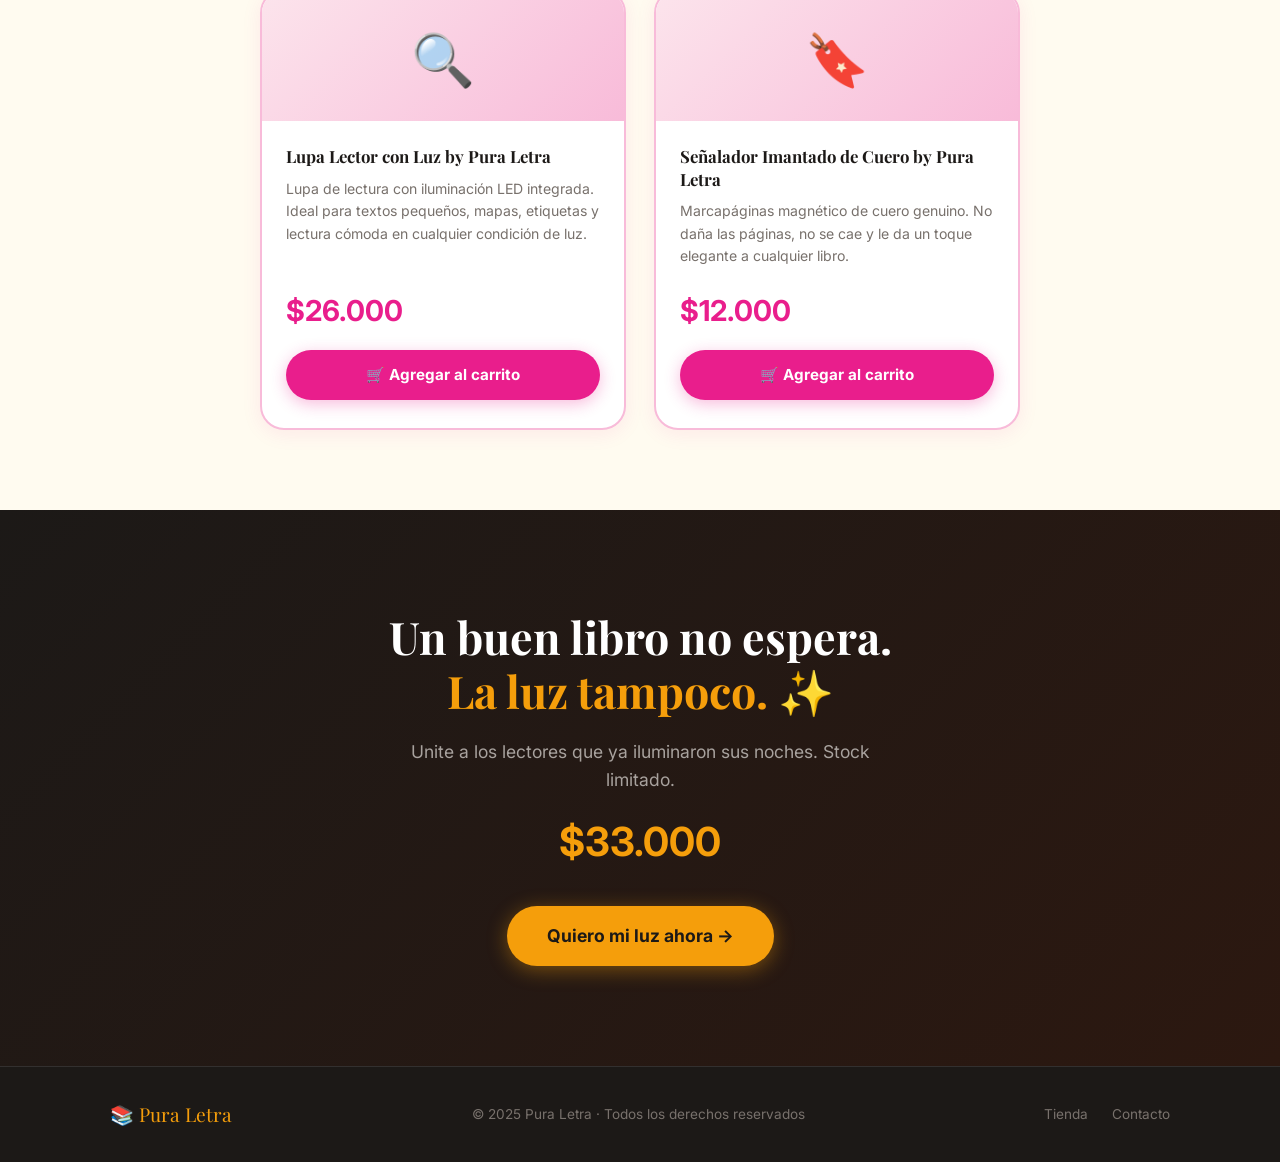
==== commit dde6fdd4: "feat: add pink cart buttons and redesign crosselling cards - Add hot-pink (#E91E8C) color variable a" ====
--- a/sales-funnel/index.html
+++ b/sales-funnel/index.html
@@ -19,6 +19,9 @@
             --text-light:  #78716C;
             --white:       #FFFFFF;
             --max-w:       1100px;
+            --pink:        #E91E8C;
+            --pink-dark:   #C2185B;
+            --pink-light:  #FCE4EC;
         }
 
         html { scroll-behavior: smooth; }
@@ -53,6 +56,40 @@
             box-shadow: 0 8px 30px rgba(245,158,11,.5);
         }
 
+        /* ── BOTÓN AGREGAR AL CARRITO (rosa) ─── */
+        .btn-cart {
+            display: inline-flex;
+            align-items: center;
+            gap: 10px;
+            background: var(--pink);
+            color: var(--white);
+            font-weight: 700;
+            font-size: 1rem;
+            padding: 15px 36px;
+            border-radius: 50px;
+            text-decoration: none;
+            transition: all .2s;
+            box-shadow: 0 4px 20px rgba(233,30,140,.35);
+            cursor: pointer;
+            border: none;
+            letter-spacing: .01em;
+        }
+        .btn-cart:hover {
+            background: var(--pink-dark);
+            transform: translateY(-2px);
+            box-shadow: 0 8px 28px rgba(233,30,140,.5);
+        }
+        .btn-cart-wrap {
+            text-align: center;
+            padding: 20px 0 8px;
+        }
+        .btn-cart-wrap small {
+            display: block;
+            margin-top: 8px;
+            font-size: .8rem;
+            color: var(--text-light);
+        }
+
         /* ── HEADER ───────────────────────────────── */
         header {
             background: var(--dark);
@@ -555,14 +592,14 @@
         .desc-price-includes li:last-child { border-bottom: none; }
         .desc-buy-btn {
             display: block;
-            background: var(--amber); color: var(--dark);
+            background: var(--pink); color: var(--white);
             font-weight: 700; font-size: 1rem;
             padding: 16px; border-radius: 50px;
             text-decoration: none; margin-bottom: 12px;
             transition: all .2s;
-            box-shadow: 0 4px 16px rgba(245,158,11,.3);
-        }
-        .desc-buy-btn:hover { background: var(--amber-dark); transform: translateY(-2px); }
+            box-shadow: 0 4px 20px rgba(233,30,140,.35);
+        }
+        .desc-buy-btn:hover { background: var(--pink-dark); transform: translateY(-2px); }
         .desc-security { color: var(--text-light); font-size: .82rem; margin-top: 8px; }
 
         .desc-guarantee-box {
@@ -580,39 +617,49 @@
         }
 
         /* ── CROSSELLING ──────────────────────────── */
-        .crosselling { background: var(--white); }
+        .crosselling { background: var(--cream); }
         .cross-grid {
             display: grid;
             grid-template-columns: repeat(2, 1fr);
-            gap: 24px;
+            gap: 28px;
             margin-top: 48px;
-            max-width: 720px;
+            max-width: 760px;
             margin-left: auto;
             margin-right: auto;
         }
         .cross-card {
-            background: var(--cream);
-            border: 1px solid #E7E5E4;
-            border-radius: 20px; padding: 32px 24px; text-align: center;
+            background: var(--white);
+            border: 2px solid #F8BBD9;
+            border-radius: 24px;
+            overflow: hidden;
+            box-shadow: 0 4px 20px rgba(233,30,140,.08);
             transition: transform .2s, box-shadow .2s;
-        }
-        .cross-card:hover { transform: translateY(-4px); box-shadow: 0 8px 32px rgba(0,0,0,.08); }
-        .cross-icon { font-size: 3.5rem; margin-bottom: 16px; }
+            display: flex; flex-direction: column;
+        }
+        .cross-card:hover { transform: translateY(-5px); box-shadow: 0 12px 36px rgba(233,30,140,.18); }
+        .cross-card-header {
+            background: linear-gradient(135deg, var(--pink-light), #F8BBD9);
+            padding: 28px 24px 20px;
+            text-align: center;
+        }
+        .cross-icon { font-size: 3.2rem; }
+        .cross-card-body { padding: 24px 24px 28px; flex: 1; display: flex; flex-direction: column; }
         .cross-card h3 {
             font-family: 'Playfair Display', serif;
-            font-size: 1.1rem; color: var(--dark);
-            margin-bottom: 10px; line-height: 1.3;
-        }
-        .cross-card p { font-size: .88rem; color: var(--text-light); margin-bottom: 20px; line-height: 1.6; }
-        .cross-price { font-size: 1.7rem; font-weight: 700; color: var(--amber); margin-bottom: 20px; }
+            font-size: 1.05rem; color: var(--dark);
+            margin-bottom: 10px; line-height: 1.35;
+        }
+        .cross-card p { font-size: .88rem; color: var(--text-light); margin-bottom: 20px; line-height: 1.6; flex: 1; }
+        .cross-price { font-size: 1.8rem; font-weight: 700; color: var(--pink); margin-bottom: 16px; }
         .cross-btn {
-            display: inline-block;
-            background: var(--dark); color: var(--white);
-            font-weight: 600; font-size: .9rem;
-            padding: 12px 28px; border-radius: 50px;
+            display: flex; align-items: center; justify-content: center; gap: 8px;
+            background: var(--pink); color: var(--white);
+            font-weight: 700; font-size: .95rem;
+            padding: 13px 24px; border-radius: 50px;
             text-decoration: none; transition: all .2s;
-        }
-        .cross-btn:hover { background: var(--amber); color: var(--dark); }
+            box-shadow: 0 4px 16px rgba(233,30,140,.3);
+        }
+        .cross-btn:hover { background: var(--pink-dark); transform: translateY(-2px); box-shadow: 0 6px 20px rgba(233,30,140,.4); }
 
         @media (max-width: 600px) { .cross-grid { grid-template-columns: 1fr; } }
 
@@ -714,6 +761,13 @@
                     </div>
                 </div>
 
+                <!-- CTA tras barra de confianza -->
+                <div class="btn-cart-wrap">
+                    <a href="https://www.puraletra.com.ar/productos/luz-led-de-lectura-portatil-9br2z"
+                       class="btn-cart" target="_blank">🛒 Agregar al carrito — $33.000</a>
+                    <small>🔒 Pago seguro · Envío a todo el país</small>
+                </div>
+
                 <!-- Problema -->
                 <div class="desc-block">
                     <div class="desc-block-title">¿Por qué la necesitás?</div>
@@ -770,6 +824,13 @@
                     </div>
                 </div>
 
+                <!-- CTA tras características -->
+                <div class="btn-cart-wrap">
+                    <a href="https://www.puraletra.com.ar/productos/luz-led-de-lectura-portatil-9br2z"
+                       class="btn-cart" target="_blank">🛒 La quiero — Agregar al carrito</a>
+                    <small>Stock limitado · Envío a todo el país</small>
+                </div>
+
                 <!-- Cómo funciona -->
                 <div class="desc-block">
                     <div class="desc-block-title">Cómo funciona</div>
@@ -810,6 +871,13 @@
                     </ul>
                 </div>
 
+                <!-- CTA tras beneficios -->
+                <div class="btn-cart-wrap">
+                    <a href="https://www.puraletra.com.ar/productos/luz-led-de-lectura-portatil-9br2z"
+                       class="btn-cart" target="_blank">🛒 Agregar al carrito — $33.000</a>
+                    <small>🔒 Pago seguro · Envío a todo el país</small>
+                </div>
+
                 <!-- Testimonios -->
                 <div class="desc-block">
                     <div class="desc-block-title">Lo que dicen quienes ya la tienen</div>
@@ -830,6 +898,13 @@
                             <div class="desc-testimonial-author">Camila P. · Rosario</div>
                         </div>
                     </div>
+                </div>
+
+                <!-- CTA final de la descripción -->
+                <div class="btn-cart-wrap">
+                    <a href="https://www.puraletra.com.ar/productos/luz-led-de-lectura-portatil-9br2z"
+                       class="btn-cart" target="_blank">🛒 ¡La quiero! Agregar al carrito</a>
+                    <small>✨ Stock limitado · Pago seguro · Envío a todo el país</small>
                 </div>
 
             </div><!-- /desc-left -->
@@ -1136,22 +1211,35 @@
             <p class="section-subtitle">Más productos Pura Letra pensados para llevar tu experiencia lectora al siguiente nivel.</p>
         </div>
         <div class="cross-grid">
+
+            <!-- Cuadro 1: Lupa -->
             <div class="cross-card">
-                <div class="cross-icon">🔍</div>
-                <h3>Lupa Lector con Luz by Pura Letra</h3>
-                <p>Lupa de lectura con iluminación LED integrada. Ideal para textos pequeños, mapas, etiquetas y lectura cómoda en cualquier condición de luz.</p>
-                <div class="cross-price">$26.000</div>
-                <a href="https://www.puraletra.com.ar/productos/lupa-lector-con-luz-by-pura-letra-107mj"
-                   class="cross-btn" target="_blank">Ver producto →</a>
-            </div>
+                <div class="cross-card-header">
+                    <div class="cross-icon">🔍</div>
+                </div>
+                <div class="cross-card-body">
+                    <h3>Lupa Lector con Luz by Pura Letra</h3>
+                    <p>Lupa de lectura con iluminación LED integrada. Ideal para textos pequeños, mapas, etiquetas y lectura cómoda en cualquier condición de luz.</p>
+                    <div class="cross-price">$26.000</div>
+                    <a href="https://www.puraletra.com.ar/productos/lupa-lector-con-luz-by-pura-letra-107mj"
+                       class="cross-btn" target="_blank">🛒 Agregar al carrito</a>
+                </div>
+            </div>
+
+            <!-- Cuadro 2: Señalador -->
             <div class="cross-card">
-                <div class="cross-icon">🔖</div>
-                <h3>Señalador Imantado de Cuero by Pura Letra</h3>
-                <p>Marcapáginas magnético de cuero genuino. No daña las páginas, no se cae y le da un toque elegante a cualquier libro.</p>
-                <div class="cross-price">$12.000</div>
-                <a href="https://www.puraletra.com.ar/productos/senalador-imantado-de-cuero-by-pura-letra-knxqz"
-                   class="cross-btn" target="_blank">Ver producto →</a>
-            </div>
+                <div class="cross-card-header">
+                    <div class="cross-icon">🔖</div>
+                </div>
+                <div class="cross-card-body">
+                    <h3>Señalador Imantado de Cuero by Pura Letra</h3>
+                    <p>Marcapáginas magnético de cuero genuino. No daña las páginas, no se cae y le da un toque elegante a cualquier libro.</p>
+                    <div class="cross-price">$12.000</div>
+                    <a href="https://www.puraletra.com.ar/productos/senalador-imantado-de-cuero-by-pura-letra-knxqz"
+                       class="cross-btn" target="_blank">🛒 Agregar al carrito</a>
+                </div>
+            </div>
+
         </div>
     </div>
 </section>
